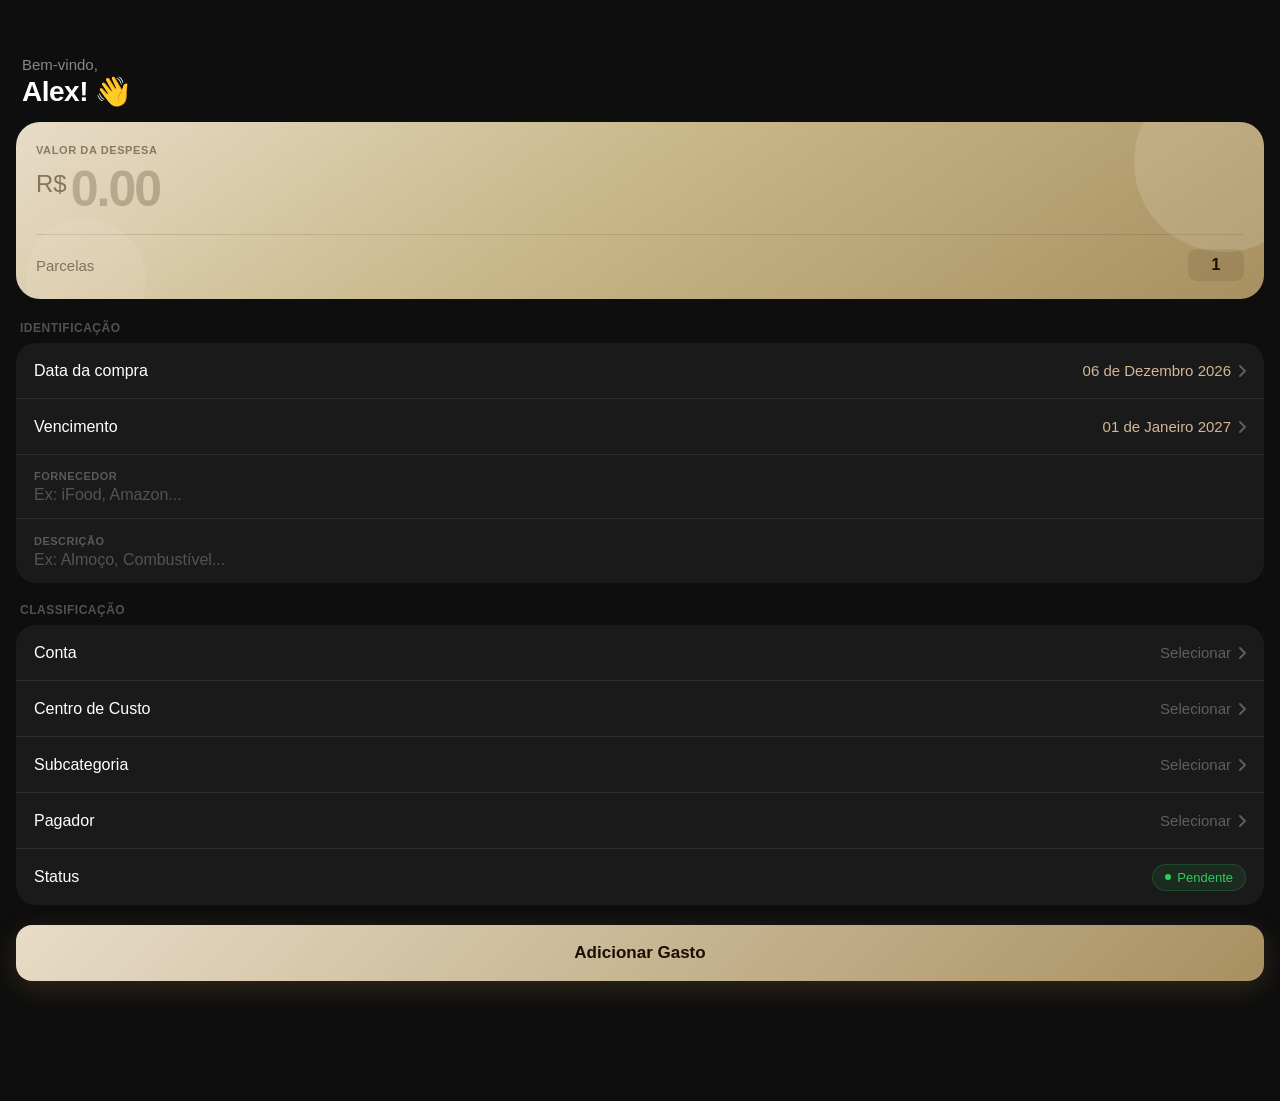
==== index.html @ 5fe62001 "Rename index to index.html" ====
<!DOCTYPE html>
<html lang="pt-BR">
<head>
<meta charset="UTF-8">
<meta name="viewport" content="width=device-width, initial-scale=1.0, viewport-fit=cover">
<title>Despesas</title>
<style>
*,*::before,*::after{box-sizing:border-box;margin:0;padding:0;-webkit-tap-highlight-color:transparent;}
html{-webkit-font-smoothing:antialiased;}
body{
  background:#0e0e0e;
  color:#fff;
  font-family:-apple-system,BlinkMacSystemFont,'Helvetica Neue',sans-serif;
  padding-bottom:120px;
  padding-bottom:calc(120px + env(safe-area-inset-bottom));
}

/* HEADER */
.hdr{padding:56px 22px 14px;display:flex;align-items:flex-start;justify-content:space-between;}
.hdr-hi{font-size:15px;color:rgba(255,255,255,0.5);margin-bottom:2px;}
.hdr-nm{font-size:28px;font-weight:700;letter-spacing:-0.5px;}

/* HERO */
.hero{margin:0 16px 22px;border-radius:24px;background:linear-gradient(145deg,#e8dcc8 0%,#c9b88a 45%,#a89060 100%);padding:22px 20px 18px;position:relative;overflow:hidden;}
.hero::before{content:'';position:absolute;top:-50px;right:-50px;width:180px;height:180px;border-radius:50%;background:rgba(255,255,255,0.13);pointer-events:none;}
.hero::after{content:'';position:absolute;bottom:-40px;left:10px;width:120px;height:120px;border-radius:50%;background:rgba(255,255,255,0.07);pointer-events:none;}
.hero-lbl{font-size:11px;font-weight:600;color:rgba(50,30,5,0.5);text-transform:uppercase;letter-spacing:0.6px;margin-bottom:4px;}
.hero-row{display:flex;align-items:baseline;gap:4px;margin-bottom:16px;position:relative;z-index:1;}
.hero-sym{font-size:24px;font-weight:300;color:rgba(40,20,0,0.5);align-self:flex-start;margin-top:10px;}
#fValor{flex:1;font-size:50px;font-weight:600;letter-spacing:-2px;color:#1a0f00;background:none;border:none;outline:none;font-family:inherit;min-width:0;width:100%;}
#fValor::placeholder{color:rgba(40,20,0,0.22);}
.hero-sep{height:1px;background:rgba(40,20,0,0.12);margin-bottom:14px;}
.hero-bot{display:flex;align-items:center;}
.hero-bot-lbl{font-size:15px;font-weight:500;color:rgba(40,20,0,0.55);flex:1;}
#fParcela{width:56px;background:rgba(40,20,0,0.1);border:none;border-radius:9px;padding:7px 0;font-family:inherit;font-size:16px;font-weight:700;color:#1a0f00;text-align:center;outline:none;}

/* SECTION LABEL */
.slbl{font-size:12px;font-weight:600;color:rgba(255,255,255,0.28);text-transform:uppercase;letter-spacing:0.5px;padding:0 20px;margin:0 0 8px;}

/* GROUP CARD */
.grp{background:#1a1a1a;border-radius:20px;margin:0 16px 20px;overflow:hidden;display:flex;flex-direction:column;position:relative;z-index:10;}

/* TEXT ROW */
.tr{display:flex;flex-direction:column;padding:11px 18px 10px;border-bottom:1px solid rgba(255,255,255,0.08);min-height:64px;justify-content:center;position:relative;}
.tr:last-child{border-bottom:none;}
.tr-l{font-size:11px;font-weight:600;color:rgba(255,255,255,0.28);text-transform:uppercase;letter-spacing:0.5px;margin-bottom:4px;}
.tr-input{font-size:16px;color:#fff;background:transparent;border:none;outline:none;font-family:inherit;padding:0;width:100%;}
.tr-input::placeholder{color:rgba(255,255,255,0.25);}

/* TAPPABLE ROW (Garantindo que fique acima de camadas fantasmas) */
.tap-row{
  display:flex;align-items:center;padding:0 18px;min-height:56px;
  border:none;background:transparent;width:100%;text-align:left;
  border-bottom:1px solid rgba(255,255,255,0.08);
  cursor:pointer;
  font-family:inherit;
  position:relative;
  z-index:20;
  -webkit-appearance: none;
}
.tap-row:last-child{border-bottom:none;}
.tap-row:active{background:rgba(255,255,255,0.06)!important;}
.tap-lbl{font-size:16px;color:#fff;flex:1;pointer-events:none;}
.tap-val{font-size:15px;color:rgba(255,255,255,0.3);margin-right:8px;max-width:150px;overflow:hidden;text-overflow:ellipsis;white-space:nowrap;pointer-events:none;}
.tap-val.set{color:#d4b896;}
.tap-chev{flex-shrink:0;opacity:0.3;pointer-events:none;color:#fff;}

/* STATUS */
.chip-row{display:flex;align-items:center;padding:0 18px;min-height:56px;}
.chip{display:inline-flex;align-items:center;gap:6px;background:rgba(52,199,89,0.1);border:1px solid rgba(52,199,89,0.2);color:#2ecc5f;font-size:13px;font-weight:500;padding:5px 12px;border-radius:100px;}
.chip-d{width:6px;height:6px;border-radius:50%;background:#34c759;}

/* BUTTON */
.submit-wrap{padding:0 16px;position:relative;z-index:10;}
.submit-btn{width:100%;padding:18px;background:linear-gradient(135deg,#e8dcc8 0%,#a89060 100%);color:#1a0f00;border:none;border-radius:16px;font-family:inherit;font-size:17px;font-weight:700;cursor:pointer;display:flex;align-items:center;justify-content:center;gap:10px;box-shadow:0 8px 28px rgba(180,140,70,0.2);-webkit-appearance: none;}
.submit-btn:active{opacity:0.82;}
.submit-btn:disabled{opacity:0.3;}

/* PICKER MODAL */
.picker-overlay{
  display:none;
  position:fixed;inset:0;z-index:9999;
  background:rgba(0,0,0,0.6);
  -webkit-backdrop-filter:blur(8px);
  backdrop-filter:blur(8px);
  align-items:flex-end;
  justify-content:center;
}
.picker-overlay.open{display:flex;}
.picker-sheet{
  width:100%;
  background:#1c1c1e;
  border-radius:16px 16px 0 0;
  padding-bottom:env(safe-area-inset-bottom);
  overflow:hidden;
}
.picker-nav{
  display:flex;align-items:center;justify-content:space-between;
  padding:14px 18px;
  border-bottom:1px solid rgba(255,255,255,0.08);
}
.picker-title{font-size:17px;font-weight:600;}
.picker-cancel{font-size:17px;color:#d4b896;background:none;border:none;cursor:pointer;padding:4px 0;font-family:inherit;}
.picker-done{font-size:17px;font-weight:700;color:#d4b896;background:none;border:none;cursor:pointer;padding:4px 0;font-family:inherit;}
.picker-body{padding:12px 16px 8px;}

/* Date picker grid */
.date-grid{display:grid;grid-template-columns:1fr 2fr 1fr;gap:8px;margin-bottom:12px;}
.date-grid select{
  width:100%;
  background:rgba(255,255,255,0.07);
  border:1px solid rgba(255,255,255,0.12);
  border-radius:12px;
  color:#fff;
  font-family:inherit;
  font-size:15px;
  font-weight:500;
  padding:12px 6px;
  text-align:center;
  outline:none;
  cursor:pointer;
  -webkit-appearance:menulist-button;
}

/* Option list picker */
.option-list{display:flex;flex-direction:column;gap:4px;max-height:320px;overflow-y:auto;}
.opt-item{
  width:100%;text-align:left;font-family:inherit;border:none;
  padding:14px 16px;
  font-size:16px;
  color:#fff;
  background:rgba(255,255,255,0.05);
  border-radius:10px;
  cursor:pointer;
  display:flex;align-items:center;justify-content:space-between;
  -webkit-appearance: none;
}
.opt-item:active{background:rgba(212,184,150,0.25)!important;}
.opt-item.selected{color:#d4b896;background:rgba(212,184,150,0.1);}
.opt-check{font-size:16px;color:#d4b896;}

/* TOAST */
.toast{
  position:fixed;
  bottom:calc(32px + env(safe-area-inset-bottom));
  left:50%;
  transform:translateX(-50%) translateY(14px);
  opacity:0;
  background:rgba(26,26,26,0.96);
  -webkit-backdrop-filter:blur(20px);
  backdrop-filter:blur(20px);
  border:1px solid rgba(255,255,255,0.08);
  color:#fff;border-radius:100px;
  padding:12px 20px 12px 13px;
  font-size:15px;font-weight:500;
  display:flex;align-items:center;gap:8px;
  z-index:99999;pointer-events:none;
  white-space:nowrap;max-width:calc(100vw - 32px);
  transition:opacity 0.3s,transform 0.3s;
}
.toast.show{opacity:1;transform:translateX(-50%) translateY(0);}
.t-ic{width:20px;height:20px;border-radius:50%;display:flex;align-items:center;justify-content:center;font-size:11px;font-weight:800;flex-shrink:0;}
.toast.ok .t-ic{background:#34c759;color:#fff;}
.toast.err .t-ic{background:#ff453a;color:#fff;}

@keyframes sp{to{transform:rotate(360deg);}}
.spin{width:18px;height:18px;border:2.5px solid rgba(26,16,0,0.2);border-top-color:#1a0f00;border-radius:50%;animation:sp 0.7s linear infinite;}
input[type=number]::-webkit-inner-spin-button,input[type=number]::-webkit-outer-spin-button{-webkit-appearance:none;}
</style>
</head>
<body>

<div class="hdr">
  <div>
    <div class="hdr-hi">Bem-vindo,</div>
    <div class="hdr-nm">Alex! 👋</div>
  </div>
</div>

<div class="hero">
  <div class="hero-lbl">Valor da despesa</div>
  <div class="hero-row">
    <span class="hero-sym">R$</span>
    <input type="text" id="fValor" inputmode="decimal" placeholder="0.00" pattern="[0-9]*" autocomplete="off">
  </div>
  <div class="hero-sep"></div>
  <div class="hero-bot">
    <span class="hero-bot-lbl">Parcelas</span>
    <input type="number" id="fParcela" inputmode="numeric" min="1" step="1" value="1" autocomplete="off">
  </div>
</div>

<div class="slbl">Identificação</div>
<div class="grp">
  <button type="button" class="tap-row" id="btn-compra">
    <span class="tap-lbl">Data da compra</span>
    <span class="tap-val set" id="dCompraVal">--</span>
    <svg class="tap-chev" width="7" height="12" viewBox="0 0 7 12" fill="none"><path d="M1 1l5 5-5 5" stroke="currentColor" stroke-width="1.8" stroke-linecap="round" stroke-linejoin="round"/></svg>
  </button>
  
  <button type="button" class="tap-row" id="btn-venc">
    <span class="tap-lbl">Vencimento</span>
    <span class="tap-val set" id="dVencVal">--</span>
    <svg class="tap-chev" width="7" height="12" viewBox="0 0 7 12" fill="none"><path d="M1 1l5 5-5 5" stroke="currentColor" stroke-width="1.8" stroke-linecap="round" stroke-linejoin="round"/></svg>
  </button>
  
  <div class="tr">
    <div class="tr-l">Fornecedor</div>
    <input class="tr-input" type="text" id="fFornecedor" placeholder="Ex: iFood, Amazon..." autocomplete="off">
  </div>
  <div class="tr">
    <div class="tr-l">Descrição</div>
    <input class="tr-input" type="text" id="fDescricao" placeholder="Ex: Almoço, Combustível..." autocomplete="off">
  </div>
</div>

<div class="slbl">Classificação</div>
<div class="grp">
  <button type="button" class="tap-row" id="btn-conta">
    <span class="tap-lbl">Conta</span>
    <span class="tap-val" id="vConta">Selecionar</span>
    <svg class="tap-chev" width="7" height="12" viewBox="0 0 7 12" fill="none"><path d="M1 1l5 5-5 5" stroke="currentColor" stroke-width="1.8" stroke-linecap="round" stroke-linejoin="round"/></svg>
  </button>
  
  <button type="button" class="tap-row" id="btn-centro">
    <span class="tap-lbl">Centro de Custo</span>
    <span class="tap-val" id="vCentro">Selecionar</span>
    <svg class="tap-chev" width="7" height="12" viewBox="0 0 7 12" fill="none"><path d="M1 1l5 5-5 5" stroke="currentColor" stroke-width="1.8" stroke-linecap="round" stroke-linejoin="round"/></svg>
  </button>
  
  <button type="button" class="tap-row" id="btn-sub">
    <span class="tap-lbl">Subcategoria</span>
    <span class="tap-val" id="vSub">Selecionar</span>
    <svg class="tap-chev" width="7" height="12" viewBox="0 0 7 12" fill="none"><path d="M1 1l5 5-5 5" stroke="currentColor" stroke-width="1.8" stroke-linecap="round" stroke-linejoin="round"/></svg>
  </button>
  
  <button type="button" class="tap-row" id="btn-pagador">
    <span class="tap-lbl">Pagador</span>
    <span class="tap-val" id="vPagador">Selecionar</span>
    <svg class="tap-chev" width="7" height="12" viewBox="0 0 7 12" fill="none"><path d="M1 1l5 5-5 5" stroke="currentColor" stroke-width="1.8" stroke-linecap="round" stroke-linejoin="round"/></svg>
  </button>
  
  <div class="chip-row">
    <span class="tap-lbl">Status</span>
    <span class="chip"><span class="chip-d"></span>Pendente</span>
  </div>
</div>

<div class="submit-wrap">
  <button class="submit-btn" id="fBtn">
    <span id="fBtnTxt">Adicionar Gasto</span>
  </button>
</div>

<div class="picker-overlay" id="dateModal">
  <div class="picker-sheet">
    <div class="picker-nav">
      <button type="button" class="picker-cancel" id="dateCancel">Cancelar</button>
      <span class="picker-title" id="dateModalTitle">Data</span>
      <button type="button" class="picker-done" id="dateDone">OK</button>
    </div>
    <div class="picker-body">
      <div class="date-grid">
        <select id="pDia"></select>
        <select id="pMes">
          <option value="01">Janeiro</option><option value="02">Fevereiro</option>
          <option value="03">Março</option><option value="04">Abril</option>
          <option value="05">Maio</option><option value="06">Junho</option>
          <option value="07">Julho</option><option value="08">Agosto</option>
          <option value="09">Setembro</option><option value="10">Outubro</option>
          <option value="11">Novembro</option><option value="12">Dezembro</option>
        </select>
        <select id="pAno">
          <option value="2024">2024</option><option value="2025">2025</option>
          <option value="2026">2026</option><option value="2027">2027</option>
        </select>
      </div>
    </div>
  </div>
</div>

<div class="picker-overlay" id="optModal">
  <div class="picker-sheet">
    <div class="picker-nav">
      <button type="button" class="picker-cancel" id="optCancel">Cancelar</button>
      <span class="picker-title" id="optModalTitle">Selecionar</span>
      <span></span>
    </div>
    <div class="picker-body">
      <div class="option-list" id="optList"></div>
    </div>
  </div>
</div>

<div class="toast" id="toast">
  <div class="t-ic" id="t-ic"></div>
  <span id="t-msg"></span>
</div>

<script>
var SCRIPT_URL = 'https://script.google.com/macros/s/AKfycbz4c5YCSefCSm5kMs0IIdhxGun5HklqnwWr_srK3oly06xu6pNualGULAHfZqJvcQqR/exec';
var MESES = ['Janeiro','Fevereiro','Março','Abril','Maio','Junho','Julho','Agosto','Setembro','Outubro','Novembro','Dezembro'];

var state = {
  compra:  { dia:'', mes:'', ano:'', iso:'' },
  venc:    { dia:'', mes:'', ano:'', iso:'' },
  conta:   '',
  centro:  '',
  sub:     '',
  pagador: ''
};

var OPTIONS = {
  conta:   ['C6 Crédito - 3940','C6 Crédito - 6089','C6 Crédito - 5252 VT'],
  centro:  ['Família','Sabrina','Peugeot 208'],
  sub:     ['Fast Food','Padaria','Mercado','Restaurante','Combustível','Festa','Estacionamento','Cuidado Pessoal'],
  pagador: ['Alex','Sabrina','Ambos']
};

var currentDateTipo = '';
var currentOptField = '';

// Protegendo a geração dos dias contra travas
try {
  var s = document.getElementById('pDia');
  for(var i=1; i<=31; i++){
    var v = i<10 ? '0'+i : ''+i;
    var o = document.createElement('option');
    o.value = v; o.textContent = v; s.appendChild(o);
  }
} catch(e) { console.log(e); }

function setDate(tipo, dia, mes, ano){
  try {
    state[tipo].dia = dia;
    state[tipo].mes = mes;
    state[tipo].ano = ano;
    state[tipo].iso = ano+'-'+mes+'-'+dia;
    var label = dia+' de '+MESES[parseInt(mes,10)-1]+' '+ano;
    var el = document.getElementById(tipo==='compra'?'dCompraVal':'dVencVal');
    if(el) {
      el.textContent = label;
      el.classList.add('set');
    }
  } catch(e) { console.log(e); }
}

function initDates(){
  try {
    var d = new Date();
    var dia = d.getDate()<10?'0'+d.getDate():''+d.getDate();
    var mes = (d.getMonth()+1)<10?'0'+(d.getMonth()+1):''+(d.getMonth()+1);
    var ano = ''+d.getFullYear();
    setDate('compra', dia, mes, ano);

    var nm = d.getMonth()===11?0:d.getMonth()+1;
    var na = d.getMonth()===11?d.getFullYear()+1:d.getFullYear();
    var nmStr = (nm+1)<10?'0'+(nm+1):''+(nm+1);
    setDate('venc','01',nmStr,''+na);
  } catch(e) { console.log(e); }
}

function openDate(tipo){
  currentDateTipo = tipo;
  document.getElementById('dateModalTitle').textContent = tipo==='compra'?'Data da compra':'Vencimento';
  document.getElementById('pDia').value = state[tipo].dia || '01';
  document.getElementById('pMes').value = state[tipo].mes || '01';
  document.getElementById('pAno').value = state[tipo].ano || '2026';
  document.getElementById('dateModal').classList.add('open');
}

function confirmDate(){
  var dia = document.getElementById('pDia').value;
  var mes = document.getElementById('pMes').value;
  var ano = document.getElementById('pAno').value;
  setDate(currentDateTipo, dia, mes, ano);
  closeModal();
}

function openPicker(field){
  currentOptField = field;
  var titles = {conta:'Conta',centro:'Centro de Custo',sub:'Subcategoria',pagador:'Pagador'};
  document.getElementById('optModalTitle').textContent = titles[field];
  var list = document.getElementById('optList');
  list.innerHTML = '';
  var opts = OPTIONS[field];
  var cur  = state[field];
  
  for(var i=0; i<opts.length; i++){
    (function(opt){
      var btnOpt = document.createElement('button');
      btnOpt.type = 'button';
      btnOpt.className = 'opt-item' + (cur===opt?' selected':'');
      btnOpt.innerHTML = '<span>'+opt+'</span>'+(cur===opt?'<span class="opt-check">✓</span>':'');
      
      // Escuta direta de clique e toque para blindar no iOS
      var salvarSelecao = function(e) {
        state[field] = opt;
        var lblId = {conta:'vConta',centro:'vCentro',sub:'vSub',pagador:'vPagador'}[field];
        var el = document.getElementById(lblId);
        if(el){
          el.textContent = opt;
          el.classList.add('set');
        }
        closeModal();
      };
      
      btnOpt.onclick = salvarSelecao;
      list.appendChild(btnOpt);
    })(opts[i]);
  }
  document.getElementById('optModal').classList.add('open');
}

function closeModal(){
  document.getElementById('dateModal').classList.remove('open');
  document.getElementById('optModal').classList.remove('open');
}

// Vinculando eventos — apenas 'click' funciona corretamente no iOS Safari
document.addEventListener("DOMContentLoaded", function() {
  initDates();

  var bind = function(id, acao) {
    var el = document.getElementById(id);
    if(el) el.addEventListener('click', acao);
  };

  bind('btn-compra', function() { openDate('compra'); });
  bind('btn-venc',   function() { openDate('venc'); });
  bind('btn-conta',  function() { openPicker('conta'); });
  bind('btn-centro', function() { openPicker('centro'); });
  bind('btn-sub',    function() { openPicker('sub'); });
  bind('btn-pagador',function() { openPicker('pagador'); });

  bind('dateCancel', closeModal);
  bind('optCancel',  closeModal);
  bind('dateDone',   confirmDate);
  bind('fBtn',       enviar);

  document.getElementById('dateModal').addEventListener('click', function(e){ if(e.target===this) closeModal(); });
  document.getElementById('optModal').addEventListener('click',  function(e){ if(e.target===this) closeModal(); });
});

function enviar(){
  var valorRaw = document.getElementById('fValor').value.replace(',', '.');
  var erros = [
    {val: state.compra.iso, nome:'Data da compra'},
    {val: state.venc.iso, nome:'Vencimento'},
    {val: document.getElementById('fFornecedor').value, nome:'Fornecedor'},
    {val: document.getElementById('fDescricao').value, nome:'Descrição'},
    {val: document.getElementById('fParcela').value, nome:'Parcelas'},
    {val: valorRaw, nome:'Valor'},
    {val: state.conta, nome:'Conta'},
    {val: state.centro, nome:'Centro de Custo'},
    {val: state.sub, nome:'Subcategoria'},
    {val: state.pagador, nome:'Pagador'}
  ];
  for(var i=0; i<erros.length; i++){
    if(!erros[i].val){ showToast('Preencha: '+erros[i].nome,'err'); return; }
  }

  var btn = document.getElementById('fBtn');
  var txt = document.getElementById('fBtnTxt');
  btn.disabled = true;
  txt.innerHTML = '<div class="spin"></div>';

  var dados = {
    dataCompra:   state.compra.iso,
    fornecedor:   document.getElementById('fFornecedor').value,
    descricao:    document.getElementById('fDescricao').value,
    parcela:      parseInt(document.getElementById('fParcela').value, 10),
    valor:        parseFloat(valorRaw),
    conta:        state.conta,
    centroCusto:  state.centro,
    subcategoria: state.sub,
    pagador:      state.pagador,
    vencimento:   state.venc.iso,
    status:       'Pendente'
  };

  var formBody = [];
  for (var property in dados) {
    formBody.push(encodeURIComponent(property) + "=" + encodeURIComponent(dados[property]));
  }
  formBody = formBody.join("&");

  fetch(SCRIPT_URL, {
    method: 'POST',
    headers: { 'Content-Type': 'application/x-www-form-urlencoded;charset=UTF-8' },
    body: formBody
  })
  .then(function() { showToast('Gasto adicionado! ✓', 'ok'); resetForm(); })
  .catch(function() { showToast('Gasto adicionado! ✓', 'ok'); resetForm(); })
  .finally(function() { btn.disabled = false; txt.textContent = 'Adicionar Gasto'; });
}

function resetForm(){
  initDates();
  document.getElementById('fFornecedor').value='';
  document.getElementById('fDescricao').value='';
  document.getElementById('fParcela').value='1';
  document.getElementById('fValor').value='';
  var fields=['conta','centro','sub','pagador'];
  var lbls  =['vConta','vCentro','vSub','vPagador'];
  for(var i=0; i<fields.length; i++){
    state[fields[i]]='';
    var el=document.getElementById(lbls[i]);
    if(el){
      el.textContent='Selecionar';
      el.classList.remove('set');
    }
  }
  window.scrollTo(0,0);
}

function showToast(msg,type){
  var t=document.getElementById('toast');
  document.getElementById('t-ic').textContent=type==='ok'?'✓':'✕';
  document.getElementById('t-msg').textContent=msg;
  t.className='toast '+type+' show';
  clearTimeout(t._t);
  t._t=setTimeout(function(){t.classList.remove('show');},3200);
}
</script>
</body>
</html>
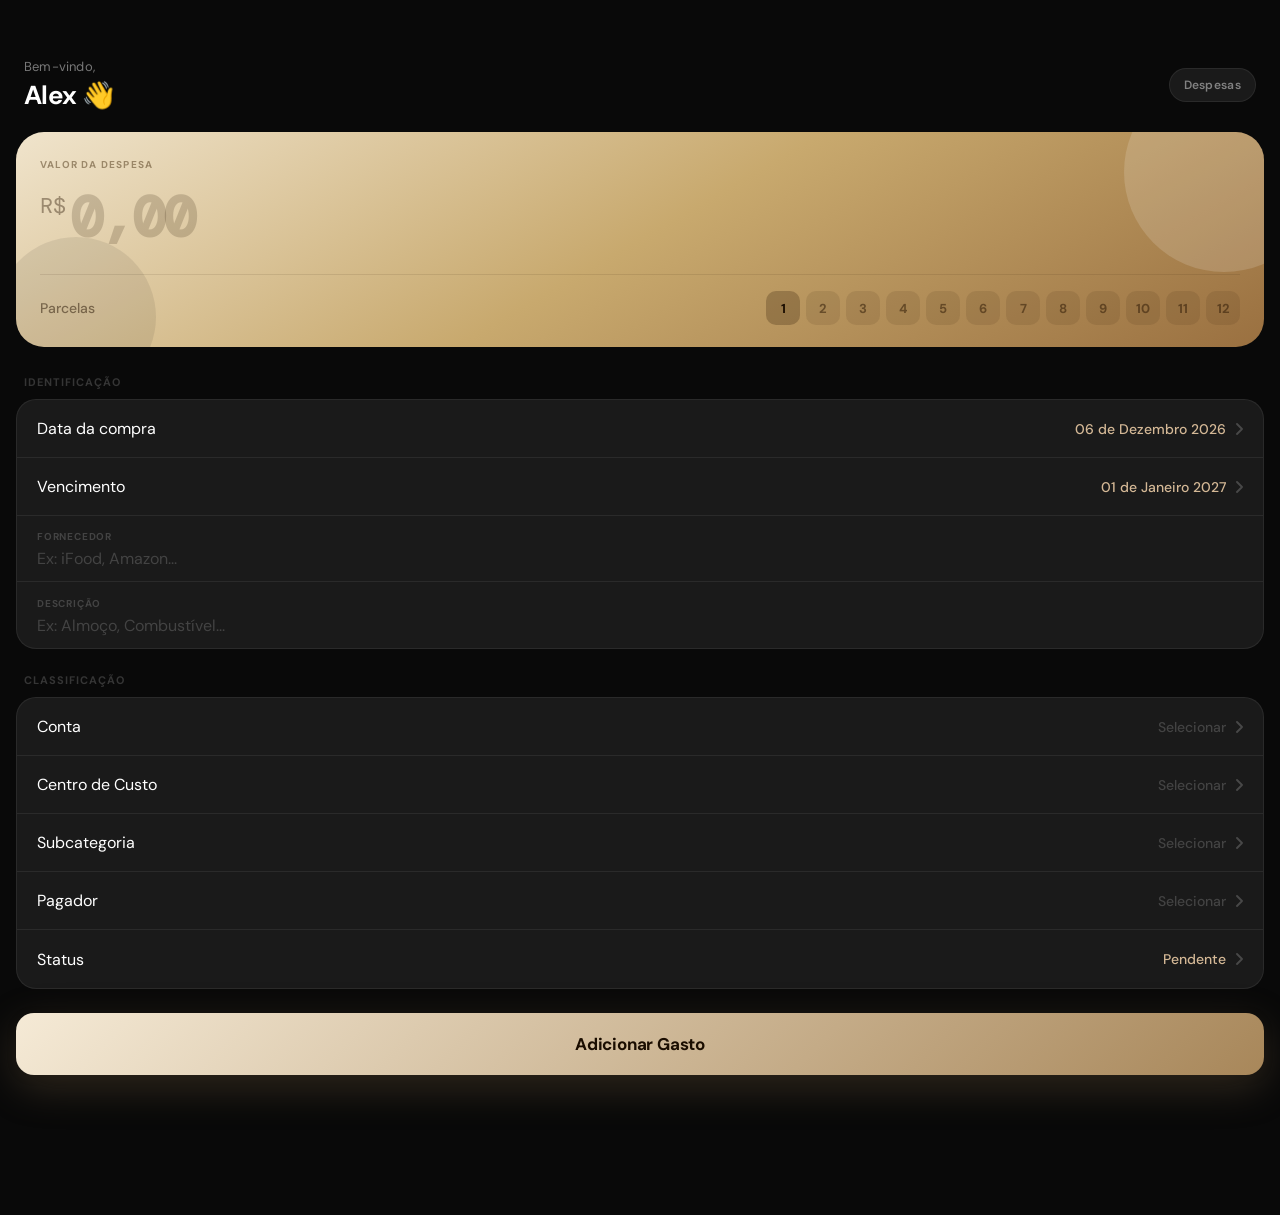
==== commit 5c4b30cf: "Update index.html" ====
--- a/index.html
+++ b/index.html
@@ -4,189 +4,414 @@
 <meta charset="UTF-8">
 <meta name="viewport" content="width=device-width, initial-scale=1.0, viewport-fit=cover">
 <title>Despesas</title>
+<link rel="preconnect" href="https://fonts.googleapis.com">
+<link href="https://fonts.googleapis.com/css2?family=DM+Sans:ital,wght@0,300;0,400;0,500;0,600;0,700;1,300&family=DM+Mono:wght@400;500&display=swap" rel="stylesheet">
 <style>
-*,*::before,*::after{box-sizing:border-box;margin:0;padding:0;-webkit-tap-highlight-color:transparent;}
-html{-webkit-font-smoothing:antialiased;}
-body{
-  background:#0e0e0e;
-  color:#fff;
-  font-family:-apple-system,BlinkMacSystemFont,'Helvetica Neue',sans-serif;
-  padding-bottom:120px;
-  padding-bottom:calc(120px + env(safe-area-inset-bottom));
-}
-
-/* HEADER */
-.hdr{padding:56px 22px 14px;display:flex;align-items:flex-start;justify-content:space-between;}
-.hdr-hi{font-size:15px;color:rgba(255,255,255,0.5);margin-bottom:2px;}
-.hdr-nm{font-size:28px;font-weight:700;letter-spacing:-0.5px;}
-
-/* HERO */
-.hero{margin:0 16px 22px;border-radius:24px;background:linear-gradient(145deg,#e8dcc8 0%,#c9b88a 45%,#a89060 100%);padding:22px 20px 18px;position:relative;overflow:hidden;}
-.hero::before{content:'';position:absolute;top:-50px;right:-50px;width:180px;height:180px;border-radius:50%;background:rgba(255,255,255,0.13);pointer-events:none;}
-.hero::after{content:'';position:absolute;bottom:-40px;left:10px;width:120px;height:120px;border-radius:50%;background:rgba(255,255,255,0.07);pointer-events:none;}
-.hero-lbl{font-size:11px;font-weight:600;color:rgba(50,30,5,0.5);text-transform:uppercase;letter-spacing:0.6px;margin-bottom:4px;}
-.hero-row{display:flex;align-items:baseline;gap:4px;margin-bottom:16px;position:relative;z-index:1;}
-.hero-sym{font-size:24px;font-weight:300;color:rgba(40,20,0,0.5);align-self:flex-start;margin-top:10px;}
-#fValor{flex:1;font-size:50px;font-weight:600;letter-spacing:-2px;color:#1a0f00;background:none;border:none;outline:none;font-family:inherit;min-width:0;width:100%;}
-#fValor::placeholder{color:rgba(40,20,0,0.22);}
-.hero-sep{height:1px;background:rgba(40,20,0,0.12);margin-bottom:14px;}
-.hero-bot{display:flex;align-items:center;}
-.hero-bot-lbl{font-size:15px;font-weight:500;color:rgba(40,20,0,0.55);flex:1;}
-#fParcela{width:56px;background:rgba(40,20,0,0.1);border:none;border-radius:9px;padding:7px 0;font-family:inherit;font-size:16px;font-weight:700;color:#1a0f00;text-align:center;outline:none;}
-
-/* SECTION LABEL */
-.slbl{font-size:12px;font-weight:600;color:rgba(255,255,255,0.28);text-transform:uppercase;letter-spacing:0.5px;padding:0 20px;margin:0 0 8px;}
-
-/* GROUP CARD */
-.grp{background:#1a1a1a;border-radius:20px;margin:0 16px 20px;overflow:hidden;display:flex;flex-direction:column;position:relative;z-index:10;}
-
-/* TEXT ROW */
-.tr{display:flex;flex-direction:column;padding:11px 18px 10px;border-bottom:1px solid rgba(255,255,255,0.08);min-height:64px;justify-content:center;position:relative;}
-.tr:last-child{border-bottom:none;}
-.tr-l{font-size:11px;font-weight:600;color:rgba(255,255,255,0.28);text-transform:uppercase;letter-spacing:0.5px;margin-bottom:4px;}
-.tr-input{font-size:16px;color:#fff;background:transparent;border:none;outline:none;font-family:inherit;padding:0;width:100%;}
-.tr-input::placeholder{color:rgba(255,255,255,0.25);}
-
-/* TAPPABLE ROW (Garantindo que fique acima de camadas fantasmas) */
-.tap-row{
-  display:flex;align-items:center;padding:0 18px;min-height:56px;
-  border:none;background:transparent;width:100%;text-align:left;
-  border-bottom:1px solid rgba(255,255,255,0.08);
-  cursor:pointer;
-  font-family:inherit;
-  position:relative;
-  z-index:20;
+:root {
+  --gold-1: #f5ead6;
+  --gold-2: #d4b896;
+  --gold-3: #a8875a;
+  --gold-4: #7a5c30;
+  --bg:     #090909;
+  --bg-2:   #111111;
+  --bg-3:   #1a1a1a;
+  --bg-4:   #222222;
+  --line:   rgba(255,255,255,0.07);
+  --txt:    #ffffff;
+  --txt-2:  rgba(255,255,255,0.45);
+  --txt-3:  rgba(255,255,255,0.18);
+  --radius: 20px;
+}
+
+*,*::before,*::after { box-sizing:border-box; margin:0; padding:0; -webkit-tap-highlight-color:transparent; }
+html { -webkit-font-smoothing:antialiased; }
+
+body {
+  background: var(--bg);
+  color: var(--txt);
+  font-family: 'DM Sans', -apple-system, sans-serif;
+  padding-bottom: calc(140px + env(safe-area-inset-bottom));
+  min-height: 100vh;
+}
+
+/* ── HEADER ── */
+.hdr {
+  padding: 58px 24px 20px;
+  display: flex;
+  align-items: center;
+  justify-content: space-between;
+}
+.hdr-left {}
+.hdr-sub { font-size: 13px; color: var(--txt-2); letter-spacing: 0.2px; margin-bottom: 3px; }
+.hdr-name { font-size: 26px; font-weight: 700; letter-spacing: -0.6px; }
+.hdr-badge {
+  background: var(--bg-3);
+  border: 1px solid var(--line);
+  border-radius: 50px;
+  padding: 8px 14px;
+  font-size: 12px;
+  font-weight: 600;
+  color: var(--txt-2);
+  letter-spacing: 0.3px;
+}
+
+/* ── HERO CARD ── */
+.hero {
+  margin: 0 16px 28px;
+  border-radius: 28px;
+  background: linear-gradient(150deg, #f0e4cc 0%, #c8a96e 50%, #9a7040 100%);
+  padding: 26px 24px 22px;
+  position: relative;
+  overflow: hidden;
+}
+.hero::before {
+  content: '';
+  position: absolute;
+  top: -60px; right: -60px;
+  width: 200px; height: 200px;
+  border-radius: 50%;
+  background: rgba(255,255,255,0.15);
+  pointer-events: none;
+}
+.hero::after {
+  content: '';
+  position: absolute;
+  bottom: -50px; left: -20px;
+  width: 160px; height: 160px;
+  border-radius: 50%;
+  background: rgba(0,0,0,0.08);
+  pointer-events: none;
+}
+.hero-label {
+  font-size: 10px;
+  font-weight: 700;
+  color: rgba(60,35,5,0.45);
+  text-transform: uppercase;
+  letter-spacing: 1.2px;
+  margin-bottom: 6px;
+}
+.hero-amount-row {
+  display: flex;
+  align-items: flex-start;
+  gap: 4px;
+  position: relative;
+  z-index: 1;
+  margin-bottom: 20px;
+}
+.hero-currency {
+  font-size: 22px;
+  font-weight: 400;
+  color: rgba(40,20,0,0.4);
+  margin-top: 14px;
+  font-family: 'DM Mono', monospace;
+}
+#fValor {
+  flex: 1;
+  font-size: 56px;
+  font-weight: 600;
+  letter-spacing: -3px;
+  color: #1a0d00;
+  background: none;
+  border: none;
+  outline: none;
+  font-family: 'DM Mono', monospace;
+  min-width: 0;
+  width: 100%;
+  line-height: 1;
+  padding-top: 4px;
+}
+#fValor::placeholder { color: rgba(40,20,0,0.18); }
+
+.hero-divider { height: 1px; background: rgba(40,20,0,0.1); margin-bottom: 16px; }
+
+.hero-bottom { display: flex; align-items: center; gap: 12px; }
+.hero-bottom-label { font-size: 14px; font-weight: 500; color: rgba(40,20,0,0.5); flex: 1; }
+
+/* Parcelas como botões visuais */
+.parcelas-row {
+  display: flex;
+  gap: 6px;
+  flex-wrap: wrap;
+  justify-content: flex-end;
+}
+.parc-btn {
+  width: 34px;
+  height: 34px;
+  border-radius: 10px;
+  border: none;
+  background: rgba(40,20,0,0.1);
+  color: rgba(40,20,0,0.5);
+  font-family: 'DM Sans', sans-serif;
+  font-size: 13px;
+  font-weight: 700;
+  cursor: pointer;
+  display: flex;
+  align-items: center;
+  justify-content: center;
   -webkit-appearance: none;
-}
-.tap-row:last-child{border-bottom:none;}
-.tap-row:active{background:rgba(255,255,255,0.06)!important;}
-.tap-lbl{font-size:16px;color:#fff;flex:1;pointer-events:none;}
-.tap-val{font-size:15px;color:rgba(255,255,255,0.3);margin-right:8px;max-width:150px;overflow:hidden;text-overflow:ellipsis;white-space:nowrap;pointer-events:none;}
-.tap-val.set{color:#d4b896;}
-.tap-chev{flex-shrink:0;opacity:0.3;pointer-events:none;color:#fff;}
-
-/* STATUS */
-.chip-row{display:flex;align-items:center;padding:0 18px;min-height:56px;}
-.chip{display:inline-flex;align-items:center;gap:6px;background:rgba(52,199,89,0.1);border:1px solid rgba(52,199,89,0.2);color:#2ecc5f;font-size:13px;font-weight:500;padding:5px 12px;border-radius:100px;}
-.chip-d{width:6px;height:6px;border-radius:50%;background:#34c759;}
-
-/* BUTTON */
-.submit-wrap{padding:0 16px;position:relative;z-index:10;}
-.submit-btn{width:100%;padding:18px;background:linear-gradient(135deg,#e8dcc8 0%,#a89060 100%);color:#1a0f00;border:none;border-radius:16px;font-family:inherit;font-size:17px;font-weight:700;cursor:pointer;display:flex;align-items:center;justify-content:center;gap:10px;box-shadow:0 8px 28px rgba(180,140,70,0.2);-webkit-appearance: none;}
-.submit-btn:active{opacity:0.82;}
-.submit-btn:disabled{opacity:0.3;}
-
-/* PICKER MODAL */
-.picker-overlay{
-  display:none;
-  position:fixed;inset:0;z-index:9999;
-  background:rgba(0,0,0,0.6);
-  -webkit-backdrop-filter:blur(8px);
-  backdrop-filter:blur(8px);
-  align-items:flex-end;
-  justify-content:center;
-}
-.picker-overlay.open{display:flex;}
-.picker-sheet{
-  width:100%;
-  background:#1c1c1e;
-  border-radius:16px 16px 0 0;
-  padding-bottom:env(safe-area-inset-bottom);
-  overflow:hidden;
-}
-.picker-nav{
-  display:flex;align-items:center;justify-content:space-between;
-  padding:14px 18px;
-  border-bottom:1px solid rgba(255,255,255,0.08);
-}
-.picker-title{font-size:17px;font-weight:600;}
-.picker-cancel{font-size:17px;color:#d4b896;background:none;border:none;cursor:pointer;padding:4px 0;font-family:inherit;}
-.picker-done{font-size:17px;font-weight:700;color:#d4b896;background:none;border:none;cursor:pointer;padding:4px 0;font-family:inherit;}
-.picker-body{padding:12px 16px 8px;}
-
-/* Date picker grid */
-.date-grid{display:grid;grid-template-columns:1fr 2fr 1fr;gap:8px;margin-bottom:12px;}
-.date-grid select{
-  width:100%;
-  background:rgba(255,255,255,0.07);
-  border:1px solid rgba(255,255,255,0.12);
-  border-radius:12px;
-  color:#fff;
-  font-family:inherit;
-  font-size:15px;
-  font-weight:500;
-  padding:12px 6px;
-  text-align:center;
-  outline:none;
-  cursor:pointer;
-  -webkit-appearance:menulist-button;
-}
-
-/* Option list picker */
-.option-list{display:flex;flex-direction:column;gap:4px;max-height:320px;overflow-y:auto;}
-.opt-item{
-  width:100%;text-align:left;font-family:inherit;border:none;
-  padding:14px 16px;
-  font-size:16px;
-  color:#fff;
-  background:rgba(255,255,255,0.05);
-  border-radius:10px;
-  cursor:pointer;
-  display:flex;align-items:center;justify-content:space-between;
+  transition: background 0.15s, color 0.15s;
+}
+.parc-btn.active {
+  background: rgba(40,20,0,0.25);
+  color: #1a0d00;
+}
+.parc-btn:active { opacity: 0.7; }
+
+/* ── SECTION LABEL ── */
+.slbl {
+  font-size: 11px;
+  font-weight: 700;
+  color: var(--txt-3);
+  text-transform: uppercase;
+  letter-spacing: 1px;
+  padding: 0 24px;
+  margin: 0 0 10px;
+}
+
+/* ── GROUP CARD ── */
+.grp {
+  background: var(--bg-3);
+  border-radius: var(--radius);
+  margin: 0 16px 24px;
+  overflow: hidden;
+  display: flex;
+  flex-direction: column;
+  border: 1px solid var(--line);
+}
+
+/* ── TEXT ROW ── */
+.tr {
+  display: flex;
+  flex-direction: column;
+  padding: 13px 20px 11px;
+  border-bottom: 1px solid var(--line);
+  min-height: 66px;
+  justify-content: center;
+}
+.tr:last-child { border-bottom: none; }
+.tr-l {
+  font-size: 10px;
+  font-weight: 700;
+  color: var(--txt-3);
+  text-transform: uppercase;
+  letter-spacing: 0.8px;
+  margin-bottom: 5px;
+}
+.tr-input {
+  font-size: 16px;
+  color: var(--txt);
+  background: transparent;
+  border: none;
+  outline: none;
+  font-family: 'DM Sans', sans-serif;
+  padding: 0;
+  width: 100%;
+}
+.tr-input::placeholder { color: var(--txt-3); }
+
+/* ── TAPPABLE ROW ── */
+.tap-row {
+  display: flex;
+  align-items: center;
+  padding: 0 20px;
+  min-height: 58px;
+  border: none;
+  background: transparent;
+  width: 100%;
+  text-align: left;
+  border-bottom: 1px solid var(--line);
+  cursor: pointer;
+  font-family: 'DM Sans', sans-serif;
+  position: relative;
+  z-index: 20;
   -webkit-appearance: none;
-}
-.opt-item:active{background:rgba(212,184,150,0.25)!important;}
-.opt-item.selected{color:#d4b896;background:rgba(212,184,150,0.1);}
-.opt-check{font-size:16px;color:#d4b896;}
-
-/* TOAST */
-.toast{
-  position:fixed;
-  bottom:calc(32px + env(safe-area-inset-bottom));
-  left:50%;
-  transform:translateX(-50%) translateY(14px);
-  opacity:0;
-  background:rgba(26,26,26,0.96);
-  -webkit-backdrop-filter:blur(20px);
-  backdrop-filter:blur(20px);
-  border:1px solid rgba(255,255,255,0.08);
-  color:#fff;border-radius:100px;
-  padding:12px 20px 12px 13px;
-  font-size:15px;font-weight:500;
-  display:flex;align-items:center;gap:8px;
-  z-index:99999;pointer-events:none;
-  white-space:nowrap;max-width:calc(100vw - 32px);
-  transition:opacity 0.3s,transform 0.3s;
-}
-.toast.show{opacity:1;transform:translateX(-50%) translateY(0);}
-.t-ic{width:20px;height:20px;border-radius:50%;display:flex;align-items:center;justify-content:center;font-size:11px;font-weight:800;flex-shrink:0;}
-.toast.ok .t-ic{background:#34c759;color:#fff;}
-.toast.err .t-ic{background:#ff453a;color:#fff;}
-
-@keyframes sp{to{transform:rotate(360deg);}}
-.spin{width:18px;height:18px;border:2.5px solid rgba(26,16,0,0.2);border-top-color:#1a0f00;border-radius:50%;animation:sp 0.7s linear infinite;}
-input[type=number]::-webkit-inner-spin-button,input[type=number]::-webkit-outer-spin-button{-webkit-appearance:none;}
+  transition: background 0.1s;
+}
+.tap-row:last-child { border-bottom: none; }
+.tap-row:active { background: rgba(255,255,255,0.04) !important; }
+.tap-lbl { font-size: 16px; color: var(--txt); flex: 1; pointer-events: none; font-weight: 400; }
+.tap-val {
+  font-size: 14px;
+  color: var(--txt-3);
+  margin-right: 10px;
+  max-width: 160px;
+  overflow: hidden;
+  text-overflow: ellipsis;
+  white-space: nowrap;
+  pointer-events: none;
+  font-weight: 500;
+}
+.tap-val.set { color: var(--gold-2); }
+.tap-chev { flex-shrink: 0; opacity: 0.2; pointer-events: none; color: var(--txt); }
+
+/* ── SUBMIT ── */
+.submit-wrap { padding: 0 16px; position: relative; z-index: 10; }
+.submit-btn {
+  width: 100%;
+  padding: 20px;
+  background: linear-gradient(135deg, var(--gold-1) 0%, var(--gold-3) 100%);
+  color: #1a0d00;
+  border: none;
+  border-radius: 18px;
+  font-family: 'DM Sans', sans-serif;
+  font-size: 17px;
+  font-weight: 700;
+  cursor: pointer;
+  display: flex;
+  align-items: center;
+  justify-content: center;
+  gap: 10px;
+  letter-spacing: -0.2px;
+  box-shadow: 0 12px 40px rgba(168,135,90,0.25), 0 2px 8px rgba(0,0,0,0.3);
+  -webkit-appearance: none;
+  transition: opacity 0.15s, transform 0.1s;
+}
+.submit-btn:active { opacity: 0.85; transform: scale(0.99); }
+.submit-btn:disabled { opacity: 0.25; }
+
+/* ── PICKER MODAL ── */
+.picker-overlay {
+  display: none;
+  position: fixed;
+  inset: 0;
+  z-index: 9999;
+  background: rgba(0,0,0,0.65);
+  -webkit-backdrop-filter: blur(12px);
+  backdrop-filter: blur(12px);
+  align-items: flex-end;
+  justify-content: center;
+}
+.picker-overlay.open { display: flex; }
+.picker-sheet {
+  width: 100%;
+  background: #1c1c1e;
+  border-radius: 20px 20px 0 0;
+  padding-bottom: env(safe-area-inset-bottom);
+  overflow: hidden;
+  border-top: 1px solid rgba(255,255,255,0.08);
+}
+.picker-nav {
+  display: flex;
+  align-items: center;
+  justify-content: space-between;
+  padding: 16px 20px;
+  border-bottom: 1px solid var(--line);
+}
+.picker-title { font-size: 16px; font-weight: 600; letter-spacing: -0.2px; }
+.picker-cancel { font-size: 16px; color: var(--txt-2); background: none; border: none; cursor: pointer; padding: 4px 0; font-family: 'DM Sans', sans-serif; }
+.picker-done { font-size: 16px; font-weight: 700; color: var(--gold-2); background: none; border: none; cursor: pointer; padding: 4px 0; font-family: 'DM Sans', sans-serif; }
+.picker-body { padding: 14px 16px 10px; }
+
+/* Date grid */
+.date-grid { display: grid; grid-template-columns: 1fr 2fr 1fr; gap: 8px; margin-bottom: 12px; }
+.date-grid select {
+  width: 100%;
+  background: rgba(255,255,255,0.06);
+  border: 1px solid rgba(255,255,255,0.1);
+  border-radius: 14px;
+  color: #fff;
+  font-family: 'DM Sans', sans-serif;
+  font-size: 15px;
+  font-weight: 500;
+  padding: 13px 6px;
+  text-align: center;
+  outline: none;
+  cursor: pointer;
+  -webkit-appearance: menulist-button;
+}
+
+/* Search input */
+#optSearch {
+  width: 100%;
+  background: rgba(255,255,255,0.06);
+  border: 1px solid rgba(255,255,255,0.1);
+  border-radius: 14px;
+  padding: 12px 16px;
+  font-size: 16px;
+  color: #fff;
+  font-family: 'DM Sans', sans-serif;
+  outline: none;
+  margin-bottom: 10px;
+}
+#optSearch::placeholder { color: rgba(255,255,255,0.25); }
+
+/* Option list */
+.option-list { display: flex; flex-direction: column; gap: 3px; max-height: 340px; overflow-y: auto; }
+.opt-item {
+  width: 100%;
+  text-align: left;
+  font-family: 'DM Sans', sans-serif;
+  border: none;
+  padding: 14px 16px;
+  font-size: 16px;
+  color: #fff;
+  background: rgba(255,255,255,0.04);
+  border-radius: 12px;
+  cursor: pointer;
+  display: flex;
+  align-items: center;
+  justify-content: space-between;
+  -webkit-appearance: none;
+  transition: background 0.1s;
+}
+.opt-item:active { background: rgba(212,184,150,0.2) !important; }
+.opt-item.selected { color: var(--gold-2); background: rgba(212,184,150,0.08); }
+.opt-check { font-size: 14px; color: var(--gold-2); }
+
+/* ── TOAST ── */
+.toast {
+  position: fixed;
+  bottom: calc(36px + env(safe-area-inset-bottom));
+  left: 50%;
+  transform: translateX(-50%) translateY(16px);
+  opacity: 0;
+  background: rgba(20,20,20,0.97);
+  -webkit-backdrop-filter: blur(20px);
+  backdrop-filter: blur(20px);
+  border: 1px solid rgba(255,255,255,0.07);
+  color: #fff;
+  border-radius: 100px;
+  padding: 13px 22px 13px 14px;
+  font-size: 15px;
+  font-weight: 500;
+  display: flex;
+  align-items: center;
+  gap: 9px;
+  z-index: 99999;
+  pointer-events: none;
+  white-space: nowrap;
+  max-width: calc(100vw - 32px);
+  transition: opacity 0.25s, transform 0.25s;
+}
+.toast.show { opacity: 1; transform: translateX(-50%) translateY(0); }
+.t-ic { width: 22px; height: 22px; border-radius: 50%; display: flex; align-items: center; justify-content: center; font-size: 11px; font-weight: 800; flex-shrink: 0; }
+.toast.ok .t-ic { background: #30d158; color: #fff; }
+.toast.err .t-ic { background: #ff453a; color: #fff; }
+
+@keyframes sp { to { transform: rotate(360deg); } }
+.spin { width: 18px; height: 18px; border: 2.5px solid rgba(26,16,0,0.2); border-top-color: #1a0d00; border-radius: 50%; animation: sp 0.7s linear infinite; }
 </style>
 </head>
 <body>
 
 <div class="hdr">
-  <div>
-    <div class="hdr-hi">Bem-vindo,</div>
-    <div class="hdr-nm">Alex! 👋</div>
+  <div class="hdr-left">
+    <div class="hdr-sub">Bem-vindo,</div>
+    <div class="hdr-name">Alex 👋</div>
   </div>
+  <div class="hdr-badge">Despesas</div>
 </div>
 
 <div class="hero">
-  <div class="hero-lbl">Valor da despesa</div>
-  <div class="hero-row">
-    <span class="hero-sym">R$</span>
-    <input type="text" id="fValor" inputmode="decimal" placeholder="0.00" pattern="[0-9]*" autocomplete="off">
+  <div class="hero-label">Valor da despesa</div>
+  <div class="hero-amount-row">
+    <span class="hero-currency">R$</span>
+    <input type="text" id="fValor" inputmode="decimal" placeholder="0,00" autocomplete="off">
   </div>
-  <div class="hero-sep"></div>
-  <div class="hero-bot">
-    <span class="hero-bot-lbl">Parcelas</span>
-    <input type="number" id="fParcela" inputmode="numeric" min="1" step="1" value="1" autocomplete="off">
+  <div class="hero-divider"></div>
+  <div class="hero-bottom">
+    <span class="hero-bottom-label">Parcelas</span>
+    <div class="parcelas-row" id="parcelasRow"></div>
   </div>
 </div>
 
@@ -197,13 +422,11 @@
     <span class="tap-val set" id="dCompraVal">--</span>
     <svg class="tap-chev" width="7" height="12" viewBox="0 0 7 12" fill="none"><path d="M1 1l5 5-5 5" stroke="currentColor" stroke-width="1.8" stroke-linecap="round" stroke-linejoin="round"/></svg>
   </button>
-  
   <button type="button" class="tap-row" id="btn-venc">
     <span class="tap-lbl">Vencimento</span>
     <span class="tap-val set" id="dVencVal">--</span>
     <svg class="tap-chev" width="7" height="12" viewBox="0 0 7 12" fill="none"><path d="M1 1l5 5-5 5" stroke="currentColor" stroke-width="1.8" stroke-linecap="round" stroke-linejoin="round"/></svg>
   </button>
-  
   <div class="tr">
     <div class="tr-l">Fornecedor</div>
     <input class="tr-input" type="text" id="fFornecedor" placeholder="Ex: iFood, Amazon..." autocomplete="off">
@@ -221,29 +444,26 @@
     <span class="tap-val" id="vConta">Selecionar</span>
     <svg class="tap-chev" width="7" height="12" viewBox="0 0 7 12" fill="none"><path d="M1 1l5 5-5 5" stroke="currentColor" stroke-width="1.8" stroke-linecap="round" stroke-linejoin="round"/></svg>
   </button>
-  
   <button type="button" class="tap-row" id="btn-centro">
     <span class="tap-lbl">Centro de Custo</span>
     <span class="tap-val" id="vCentro">Selecionar</span>
     <svg class="tap-chev" width="7" height="12" viewBox="0 0 7 12" fill="none"><path d="M1 1l5 5-5 5" stroke="currentColor" stroke-width="1.8" stroke-linecap="round" stroke-linejoin="round"/></svg>
   </button>
-  
   <button type="button" class="tap-row" id="btn-sub">
     <span class="tap-lbl">Subcategoria</span>
     <span class="tap-val" id="vSub">Selecionar</span>
     <svg class="tap-chev" width="7" height="12" viewBox="0 0 7 12" fill="none"><path d="M1 1l5 5-5 5" stroke="currentColor" stroke-width="1.8" stroke-linecap="round" stroke-linejoin="round"/></svg>
   </button>
-  
   <button type="button" class="tap-row" id="btn-pagador">
     <span class="tap-lbl">Pagador</span>
     <span class="tap-val" id="vPagador">Selecionar</span>
     <svg class="tap-chev" width="7" height="12" viewBox="0 0 7 12" fill="none"><path d="M1 1l5 5-5 5" stroke="currentColor" stroke-width="1.8" stroke-linecap="round" stroke-linejoin="round"/></svg>
   </button>
-  
-  <div class="chip-row">
+  <button type="button" class="tap-row" id="btn-status">
     <span class="tap-lbl">Status</span>
-    <span class="chip"><span class="chip-d"></span>Pendente</span>
-  </div>
+    <span class="tap-val set" id="vStatus">Pendente</span>
+    <svg class="tap-chev" width="7" height="12" viewBox="0 0 7 12" fill="none"><path d="M1 1l5 5-5 5" stroke="currentColor" stroke-width="1.8" stroke-linecap="round" stroke-linejoin="round"/></svg>
+  </button>
 </div>
 
 <div class="submit-wrap">
@@ -252,6 +472,7 @@
   </button>
 </div>
 
+<!-- Date Modal -->
 <div class="picker-overlay" id="dateModal">
   <div class="picker-sheet">
     <div class="picker-nav">
@@ -279,6 +500,7 @@
   </div>
 </div>
 
+<!-- Option Modal -->
 <div class="picker-overlay" id="optModal">
   <div class="picker-sheet">
     <div class="picker-nav">
@@ -287,6 +509,9 @@
       <span></span>
     </div>
     <div class="picker-body">
+      <div id="optSearchWrap" style="display:none;">
+        <input id="optSearch" type="text" placeholder="Buscar..." autocomplete="off">
+      </div>
       <div class="option-list" id="optList"></div>
     </div>
   </div>
@@ -298,7 +523,7 @@
 </div>
 
 <script>
-var SCRIPT_URL = 'https://script.google.com/macros/s/AKfycbz4c5YCSefCSm5kMs0IIdhxGun5HklqnwWr_srK3oly06xu6pNualGULAHfZqJvcQqR/exec';
+var SCRIPT_URL = 'https://script.google.com/macros/s/AKfycbwqS4h6bVharZ9pLoIuhKJPp7q5gTeMuKA1pf98ODp8-RlS-M8fH2kTbb_-8zQTaVaU/exec';
 var MESES = ['Janeiro','Fevereiro','Março','Abril','Maio','Junho','Julho','Agosto','Setembro','Outubro','Novembro','Dezembro'];
 
 var state = {
@@ -307,107 +532,131 @@
   conta:   '',
   centro:  '',
   sub:     '',
-  pagador: ''
+  pagador: '',
+  status:  'Pendente',
+  parcela: 1
 };
 
 var OPTIONS = {
-  conta:   ['C6 Crédito - 3940','C6 Crédito - 6089','C6 Crédito - 5252 VT'],
-  centro:  ['Família','Sabrina','Peugeot 208'],
-  sub:     ['Fast Food','Padaria','Mercado','Restaurante','Combustível','Festa','Estacionamento','Cuidado Pessoal'],
-  pagador: ['Alex','Sabrina','Ambos']
+  conta:   ['À Vista','C6 Crédito - 3940','C6 Crédito - 4726','C6 Crédito - 5252 VT','C6 Crédito - 6089','Nubank Crédito','Transferência'],
+  centro:  ['Alex','Bernardo','Casa','Família','Luna','Mel','Sabrina','Terceiros','Thor'],
+  sub:     ['Açougue','Doceteria','Fast Food','Mercado','Padaria','Restaurante','Telefonia e internet','Curso','Escola','Assinaturas','Bares','Cartão Sabrina','Cinema','Festa','Hospedagem','Cama, Mesa e Banho','Eletrodomésticos','Empréstimo Residencial','Impostos e taxas de moradia','Luz, Água e Gás','Manutenção Residencial','Mobilia','Obra e construção','Utensílios domésticos','Cuidado Pessoal','Doação','Eletroeletrônicos','Empréstimo Pessoal','Estética Pessoal','Impostos e taxas pessoais','Manutenção Equipamentos','Vestuário','Pets - Acessório','Pets - Alimentação','Pets - Saúde','Pets - Serviços','Academia','Esporte','Farmácia','Suplementação','Presente','Terceiro','Combustível','Empréstimo Veicular','Estacionamento','Estética Automotiva','Impostos e taxas do veículo','Manutenção Veicular','Pedágio','Seguro','Uber'],
+  pagador: ['Alex','Sabrina','Ambos'],
+  status:  ['Pendente','Efetuado']
 };
 
 var currentDateTipo = '';
 var currentOptField = '';
 
-// Protegendo a geração dos dias contra travas
-try {
+// ── Dias select ──
+(function(){
   var s = document.getElementById('pDia');
-  for(var i=1; i<=31; i++){
-    var v = i<10 ? '0'+i : ''+i;
-    var o = document.createElement('option');
-    o.value = v; o.textContent = v; s.appendChild(o);
+  for(var i=1;i<=31;i++){
+    var v=i<10?'0'+i:''+i;
+    var o=document.createElement('option');
+    o.value=v; o.textContent=v; s.appendChild(o);
   }
-} catch(e) { console.log(e); }
-
+})();
+
+// ── Parcelas buttons ──
+(function(){
+  var row = document.getElementById('parcelasRow');
+  for(var n=1;n<=12;n++){
+    (function(num){
+      var btn = document.createElement('button');
+      btn.type = 'button';
+      btn.className = 'parc-btn' + (num===1?' active':'');
+      btn.textContent = num;
+      btn.dataset.n = num;
+      btn.onclick = function(){
+        state.parcela = num;
+        document.querySelectorAll('.parc-btn').forEach(function(b){ b.classList.remove('active'); });
+        btn.classList.add('active');
+      };
+      row.appendChild(btn);
+    })(n);
+  }
+})();
+
+// ── Dates ──
 function setDate(tipo, dia, mes, ano){
-  try {
-    state[tipo].dia = dia;
-    state[tipo].mes = mes;
-    state[tipo].ano = ano;
-    state[tipo].iso = ano+'-'+mes+'-'+dia;
-    var label = dia+' de '+MESES[parseInt(mes,10)-1]+' '+ano;
-    var el = document.getElementById(tipo==='compra'?'dCompraVal':'dVencVal');
-    if(el) {
-      el.textContent = label;
-      el.classList.add('set');
-    }
-  } catch(e) { console.log(e); }
+  state[tipo].dia=dia; state[tipo].mes=mes; state[tipo].ano=ano;
+  state[tipo].iso=ano+'-'+mes+'-'+dia;
+  var label=dia+' de '+MESES[parseInt(mes,10)-1]+' '+ano;
+  var el=document.getElementById(tipo==='compra'?'dCompraVal':'dVencVal');
+  if(el){ el.textContent=label; el.classList.add('set'); }
 }
 
 function initDates(){
-  try {
-    var d = new Date();
-    var dia = d.getDate()<10?'0'+d.getDate():''+d.getDate();
-    var mes = (d.getMonth()+1)<10?'0'+(d.getMonth()+1):''+(d.getMonth()+1);
-    var ano = ''+d.getFullYear();
-    setDate('compra', dia, mes, ano);
-
-    var nm = d.getMonth()===11?0:d.getMonth()+1;
-    var na = d.getMonth()===11?d.getFullYear()+1:d.getFullYear();
-    var nmStr = (nm+1)<10?'0'+(nm+1):''+(nm+1);
-    setDate('venc','01',nmStr,''+na);
-  } catch(e) { console.log(e); }
+  var d=new Date();
+  var dia=d.getDate()<10?'0'+d.getDate():''+d.getDate();
+  var mes=(d.getMonth()+1)<10?'0'+(d.getMonth()+1):''+(d.getMonth()+1);
+  var ano=''+d.getFullYear();
+  setDate('compra',dia,mes,ano);
+  var nm=d.getMonth()===11?0:d.getMonth()+1;
+  var na=d.getMonth()===11?d.getFullYear()+1:d.getFullYear();
+  var nmStr=(nm+1)<10?'0'+(nm+1):''+(nm+1);
+  setDate('venc','01',nmStr,''+na);
 }
 
 function openDate(tipo){
-  currentDateTipo = tipo;
-  document.getElementById('dateModalTitle').textContent = tipo==='compra'?'Data da compra':'Vencimento';
-  document.getElementById('pDia').value = state[tipo].dia || '01';
-  document.getElementById('pMes').value = state[tipo].mes || '01';
-  document.getElementById('pAno').value = state[tipo].ano || '2026';
+  currentDateTipo=tipo;
+  document.getElementById('dateModalTitle').textContent=tipo==='compra'?'Data da compra':'Vencimento';
+  document.getElementById('pDia').value=state[tipo].dia||'01';
+  document.getElementById('pMes').value=state[tipo].mes||'01';
+  document.getElementById('pAno').value=state[tipo].ano||'2026';
   document.getElementById('dateModal').classList.add('open');
 }
 
 function confirmDate(){
-  var dia = document.getElementById('pDia').value;
-  var mes = document.getElementById('pMes').value;
-  var ano = document.getElementById('pAno').value;
-  setDate(currentDateTipo, dia, mes, ano);
+  var dia=document.getElementById('pDia').value;
+  var mes=document.getElementById('pMes').value;
+  var ano=document.getElementById('pAno').value;
+  setDate(currentDateTipo,dia,mes,ano);
   closeModal();
 }
 
-function openPicker(field){
-  currentOptField = field;
-  var titles = {conta:'Conta',centro:'Centro de Custo',sub:'Subcategoria',pagador:'Pagador'};
-  document.getElementById('optModalTitle').textContent = titles[field];
-  var list = document.getElementById('optList');
-  list.innerHTML = '';
-  var opts = OPTIONS[field];
-  var cur  = state[field];
-  
-  for(var i=0; i<opts.length; i++){
+// ── Picker ──
+function renderOpts(opts, cur, field){
+  var list=document.getElementById('optList');
+  list.innerHTML='';
+  for(var i=0;i<opts.length;i++){
     (function(opt){
-      var btnOpt = document.createElement('button');
-      btnOpt.type = 'button';
-      btnOpt.className = 'opt-item' + (cur===opt?' selected':'');
-      btnOpt.innerHTML = '<span>'+opt+'</span>'+(cur===opt?'<span class="opt-check">✓</span>':'');
-      
-      // Escuta direta de clique e toque para blindar no iOS
-      var salvarSelecao = function(e) {
-        state[field] = opt;
-        var lblId = {conta:'vConta',centro:'vCentro',sub:'vSub',pagador:'vPagador'}[field];
-        var el = document.getElementById(lblId);
-        if(el){
-          el.textContent = opt;
-          el.classList.add('set');
-        }
+      var btn=document.createElement('button');
+      btn.type='button';
+      btn.className='opt-item'+(cur===opt?' selected':'');
+      btn.innerHTML='<span>'+opt+'</span>'+(cur===opt?'<span class="opt-check">✓</span>':'');
+      btn.onclick=function(){
+        state[field]=opt;
+        var lblId={conta:'vConta',centro:'vCentro',sub:'vSub',pagador:'vPagador',status:'vStatus'}[field];
+        var el=document.getElementById(lblId);
+        if(el){ el.textContent=opt; el.classList.add('set'); }
         closeModal();
       };
-      
-      btnOpt.onclick = salvarSelecao;
-      list.appendChild(btnOpt);
+      list.appendChild(btn);
     })(opts[i]);
+  }
+}
+
+function openPicker(field){
+  currentOptField=field;
+  var titles={conta:'Conta',centro:'Centro de Custo',sub:'Subcategoria',pagador:'Pagador',status:'Status'};
+  document.getElementById('optModalTitle').textContent=titles[field];
+  var opts=OPTIONS[field];
+  var cur=state[field];
+  var searchWrap=document.getElementById('optSearchWrap');
+  var searchInput=document.getElementById('optSearch');
+  var hasSearch=(field==='sub'||field==='centro');
+  searchWrap.style.display=hasSearch?'block':'none';
+  searchInput.value='';
+  renderOpts(opts,cur,field);
+  if(hasSearch){
+    searchInput.oninput=function(){
+      var q=searchInput.value.toLowerCase();
+      var filtered=opts.filter(function(o){ return o.toLowerCase().indexOf(q)!==-1; });
+      renderOpts(filtered,cur,field);
+    };
+    setTimeout(function(){ searchInput.focus(); },150);
   }
   document.getElementById('optModal').classList.add('open');
 }
@@ -415,112 +664,100 @@
 function closeModal(){
   document.getElementById('dateModal').classList.remove('open');
   document.getElementById('optModal').classList.remove('open');
-}
-
-// Vinculando eventos — apenas 'click' funciona corretamente no iOS Safari
-document.addEventListener("DOMContentLoaded", function() {
+  document.getElementById('optSearch').value='';
+}
+
+// ── Events ──
+document.addEventListener('DOMContentLoaded', function(){
   initDates();
-
-  var bind = function(id, acao) {
-    var el = document.getElementById(id);
-    if(el) el.addEventListener('click', acao);
-  };
-
-  bind('btn-compra', function() { openDate('compra'); });
-  bind('btn-venc',   function() { openDate('venc'); });
-  bind('btn-conta',  function() { openPicker('conta'); });
-  bind('btn-centro', function() { openPicker('centro'); });
-  bind('btn-sub',    function() { openPicker('sub'); });
-  bind('btn-pagador',function() { openPicker('pagador'); });
-
-  bind('dateCancel', closeModal);
-  bind('optCancel',  closeModal);
-  bind('dateDone',   confirmDate);
-  bind('fBtn',       enviar);
-
-  document.getElementById('dateModal').addEventListener('click', function(e){ if(e.target===this) closeModal(); });
-  document.getElementById('optModal').addEventListener('click',  function(e){ if(e.target===this) closeModal(); });
+  var bind=function(id,fn){ var el=document.getElementById(id); if(el) el.addEventListener('click',fn); };
+  bind('btn-compra',function(){ openDate('compra'); });
+  bind('btn-venc',  function(){ openDate('venc'); });
+  bind('btn-conta', function(){ openPicker('conta'); });
+  bind('btn-centro',function(){ openPicker('centro'); });
+  bind('btn-sub',   function(){ openPicker('sub'); });
+  bind('btn-pagador',function(){ openPicker('pagador'); });
+  bind('btn-status',function(){ openPicker('status'); });
+  bind('dateCancel',closeModal);
+  bind('optCancel', closeModal);
+  bind('dateDone',  confirmDate);
+  bind('fBtn',      enviar);
+  document.getElementById('dateModal').addEventListener('click',function(e){ if(e.target===this) closeModal(); });
+  document.getElementById('optModal').addEventListener('click', function(e){ if(e.target===this) closeModal(); });
 });
 
+// ── Enviar ──
 function enviar(){
-  var valorRaw = document.getElementById('fValor').value.replace(',', '.');
-  var erros = [
-    {val: state.compra.iso, nome:'Data da compra'},
-    {val: state.venc.iso, nome:'Vencimento'},
-    {val: document.getElementById('fFornecedor').value, nome:'Fornecedor'},
-    {val: document.getElementById('fDescricao').value, nome:'Descrição'},
-    {val: document.getElementById('fParcela').value, nome:'Parcelas'},
-    {val: valorRaw, nome:'Valor'},
-    {val: state.conta, nome:'Conta'},
-    {val: state.centro, nome:'Centro de Custo'},
-    {val: state.sub, nome:'Subcategoria'},
-    {val: state.pagador, nome:'Pagador'}
+  var valorRaw=document.getElementById('fValor').value.replace(',','.');
+  var erros=[
+    {val:state.compra.iso,   nome:'Data da compra'},
+    {val:state.venc.iso,     nome:'Vencimento'},
+    {val:document.getElementById('fFornecedor').value, nome:'Fornecedor'},
+    {val:document.getElementById('fDescricao').value,  nome:'Descrição'},
+    {val:valorRaw,           nome:'Valor'},
+    {val:state.conta,        nome:'Conta'},
+    {val:state.centro,       nome:'Centro de Custo'},
+    {val:state.sub,          nome:'Subcategoria'},
+    {val:state.pagador,      nome:'Pagador'},
+    {val:state.status,       nome:'Status'}
   ];
-  for(var i=0; i<erros.length; i++){
+  for(var i=0;i<erros.length;i++){
     if(!erros[i].val){ showToast('Preencha: '+erros[i].nome,'err'); return; }
   }
-
-  var btn = document.getElementById('fBtn');
-  var txt = document.getElementById('fBtnTxt');
-  btn.disabled = true;
-  txt.innerHTML = '<div class="spin"></div>';
-
-  var dados = {
-    dataCompra:   state.compra.iso,
-    fornecedor:   document.getElementById('fFornecedor').value,
-    descricao:    document.getElementById('fDescricao').value,
-    parcela:      parseInt(document.getElementById('fParcela').value, 10),
-    valor:        parseFloat(valorRaw),
-    conta:        state.conta,
-    centroCusto:  state.centro,
-    subcategoria: state.sub,
-    pagador:      state.pagador,
-    vencimento:   state.venc.iso,
-    status:       'Pendente'
+  var btn=document.getElementById('fBtn');
+  var txt=document.getElementById('fBtnTxt');
+  btn.disabled=true;
+  txt.innerHTML='<div class="spin"></div>';
+  var dados={
+    dataCompra:  state.compra.iso,
+    fornecedor:  document.getElementById('fFornecedor').value,
+    descricao:   document.getElementById('fDescricao').value,
+    parcela:     state.parcela,
+    valor:       parseFloat(valorRaw),
+    conta:       state.conta,
+    centroCusto: state.centro,
+    subcategoria:state.sub,
+    pagador:     state.pagador,
+    vencimento:  state.venc.iso,
+    status:      state.status
   };
-
-  var formBody = [];
-  for (var property in dados) {
-    formBody.push(encodeURIComponent(property) + "=" + encodeURIComponent(dados[property]));
-  }
-  formBody = formBody.join("&");
-
-  fetch(SCRIPT_URL, {
-    method: 'POST',
-    headers: { 'Content-Type': 'application/x-www-form-urlencoded;charset=UTF-8' },
-    body: formBody
-  })
-  .then(function() { showToast('Gasto adicionado! ✓', 'ok'); resetForm(); })
-  .catch(function() { showToast('Gasto adicionado! ✓', 'ok'); resetForm(); })
-  .finally(function() { btn.disabled = false; txt.textContent = 'Adicionar Gasto'; });
-}
-
+  var formBody=[];
+  for(var p in dados){ formBody.push(encodeURIComponent(p)+'='+encodeURIComponent(dados[p])); }
+  fetch(SCRIPT_URL,{method:'POST',headers:{'Content-Type':'application/x-www-form-urlencoded;charset=UTF-8'},body:formBody.join('&')})
+  .then(function(){ showToast('Gasto adicionado! ✓','ok'); resetForm(); })
+  .catch(function(){ showToast('Gasto adicionado! ✓','ok'); resetForm(); })
+  .finally(function(){ btn.disabled=false; txt.textContent='Adicionar Gasto'; });
+}
+
+// ── Reset ──
 function resetForm(){
   initDates();
   document.getElementById('fFornecedor').value='';
   document.getElementById('fDescricao').value='';
-  document.getElementById('fParcela').value='1';
   document.getElementById('fValor').value='';
-  var fields=['conta','centro','sub','pagador'];
-  var lbls  =['vConta','vCentro','vSub','vPagador'];
-  for(var i=0; i<fields.length; i++){
-    state[fields[i]]='';
+  state.parcela=1;
+  document.querySelectorAll('.parc-btn').forEach(function(b){ b.classList.toggle('active', b.dataset.n==='1'); });
+  var fields=['conta','centro','sub','pagador','status'];
+  var lbls  =['vConta','vCentro','vSub','vPagador','vStatus'];
+  for(var i=0;i<fields.length;i++){
+    state[fields[i]]=fields[i]==='status'?'Pendente':'';
     var el=document.getElementById(lbls[i]);
     if(el){
-      el.textContent='Selecionar';
-      el.classList.remove('set');
+      el.textContent=fields[i]==='status'?'Pendente':'Selecionar';
+      if(fields[i]==='status') el.classList.add('set'); else el.classList.remove('set');
     }
   }
   window.scrollTo(0,0);
 }
 
+// ── Toast ──
 function showToast(msg,type){
   var t=document.getElementById('toast');
   document.getElementById('t-ic').textContent=type==='ok'?'✓':'✕';
   document.getElementById('t-msg').textContent=msg;
   t.className='toast '+type+' show';
   clearTimeout(t._t);
-  t._t=setTimeout(function(){t.classList.remove('show');},3200);
+  t._t=setTimeout(function(){ t.classList.remove('show'); },3200);
 }
 </script>
 </body>
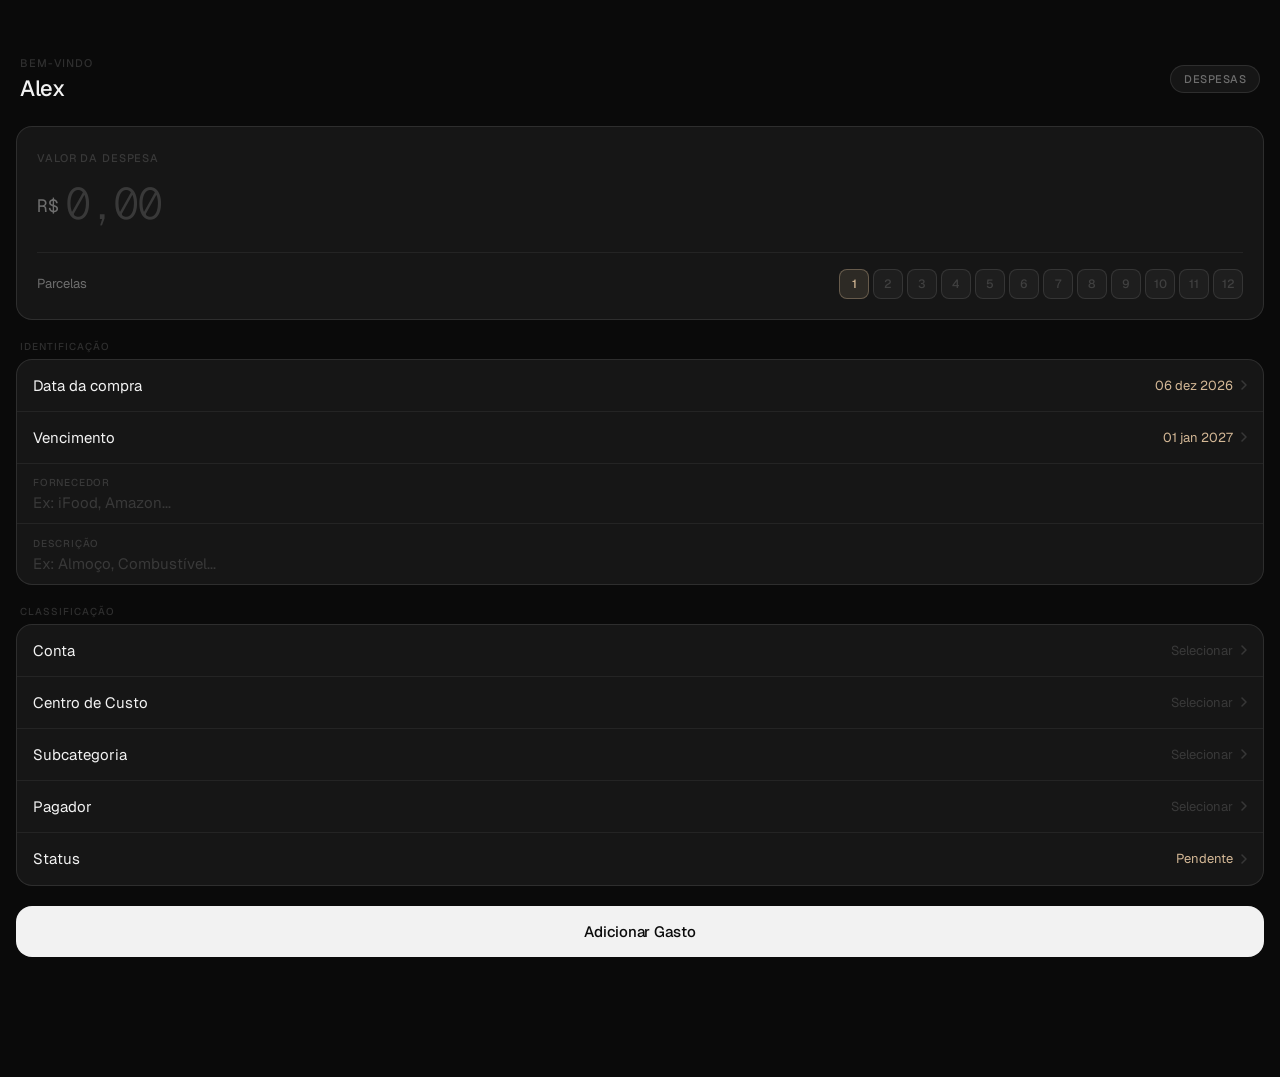
==== commit 3f965eba: "Update index.html" ====
--- a/index.html
+++ b/index.html
@@ -5,22 +5,22 @@
 <meta name="viewport" content="width=device-width, initial-scale=1.0, viewport-fit=cover">
 <title>Despesas</title>
 <link rel="preconnect" href="https://fonts.googleapis.com">
-<link href="https://fonts.googleapis.com/css2?family=DM+Sans:ital,wght@0,300;0,400;0,500;0,600;0,700;1,300&family=DM+Mono:wght@400;500&display=swap" rel="stylesheet">
+<link href="https://fonts.googleapis.com/css2?family=Geist:wght@300;400;500;600&family=Geist+Mono:wght@400;500&display=swap" rel="stylesheet">
 <style>
 :root {
-  --gold-1: #f5ead6;
-  --gold-2: #d4b896;
-  --gold-3: #a8875a;
-  --gold-4: #7a5c30;
-  --bg:     #090909;
-  --bg-2:   #111111;
-  --bg-3:   #1a1a1a;
-  --bg-4:   #222222;
-  --line:   rgba(255,255,255,0.07);
-  --txt:    #ffffff;
-  --txt-2:  rgba(255,255,255,0.45);
-  --txt-3:  rgba(255,255,255,0.18);
-  --radius: 20px;
+  --bg:      #0a0a0a;
+  --bg-2:    #111111;
+  --bg-3:    #161616;
+  --bg-4:    #1e1e1e;
+  --line:    rgba(255,255,255,0.06);
+  --line-2:  rgba(255,255,255,0.10);
+  --txt:     #f2f2f2;
+  --txt-2:   rgba(242,242,242,0.40);
+  --txt-3:   rgba(242,242,242,0.16);
+  --accent:  #d4b896;
+  --accent-d:#a8875a;
+  --radius:  16px;
+  --radius-s:10px;
 }
 
 *,*::before,*::after { box-sizing:border-box; margin:0; padding:0; -webkit-tap-highlight-color:transparent; }
@@ -29,183 +29,167 @@
 body {
   background: var(--bg);
   color: var(--txt);
-  font-family: 'DM Sans', -apple-system, sans-serif;
-  padding-bottom: calc(140px + env(safe-area-inset-bottom));
+  font-family: 'Geist', -apple-system, sans-serif;
+  padding-bottom: calc(120px + env(safe-area-inset-bottom));
   min-height: 100vh;
 }
 
 /* ── HEADER ── */
 .hdr {
-  padding: 58px 24px 20px;
+  padding: 56px 20px 24px;
   display: flex;
   align-items: center;
   justify-content: space-between;
 }
-.hdr-left {}
-.hdr-sub { font-size: 13px; color: var(--txt-2); letter-spacing: 0.2px; margin-bottom: 3px; }
-.hdr-name { font-size: 26px; font-weight: 700; letter-spacing: -0.6px; }
+.hdr-sub {
+  font-size: 11px;
+  font-weight: 500;
+  color: var(--txt-3);
+  letter-spacing: 0.08em;
+  text-transform: uppercase;
+  margin-bottom: 4px;
+}
+.hdr-name {
+  font-size: 22px;
+  font-weight: 500;
+  letter-spacing: -0.3px;
+  color: var(--txt);
+}
 .hdr-badge {
   background: var(--bg-3);
-  border: 1px solid var(--line);
-  border-radius: 50px;
-  padding: 8px 14px;
-  font-size: 12px;
-  font-weight: 600;
+  border: 0.5px solid var(--line-2);
+  border-radius: 100px;
+  padding: 6px 13px;
+  font-size: 11px;
+  font-weight: 500;
   color: var(--txt-2);
-  letter-spacing: 0.3px;
+  letter-spacing: 0.04em;
+  text-transform: uppercase;
 }
 
 /* ── HERO CARD ── */
 .hero {
-  margin: 0 16px 28px;
-  border-radius: 28px;
-  background: linear-gradient(150deg, #f0e4cc 0%, #c8a96e 50%, #9a7040 100%);
-  padding: 26px 24px 22px;
-  position: relative;
-  overflow: hidden;
-}
-.hero::before {
-  content: '';
-  position: absolute;
-  top: -60px; right: -60px;
-  width: 200px; height: 200px;
-  border-radius: 50%;
-  background: rgba(255,255,255,0.15);
-  pointer-events: none;
-}
-.hero::after {
-  content: '';
-  position: absolute;
-  bottom: -50px; left: -20px;
-  width: 160px; height: 160px;
-  border-radius: 50%;
-  background: rgba(0,0,0,0.08);
-  pointer-events: none;
+  margin: 0 16px 8px;
+  border-radius: var(--radius);
+  background: var(--bg-3);
+  border: 0.5px solid var(--line-2);
+  padding: 24px 20px 20px;
 }
 .hero-label {
-  font-size: 10px;
-  font-weight: 700;
-  color: rgba(60,35,5,0.45);
+  font-size: 11px;
+  font-weight: 500;
+  color: var(--txt-3);
   text-transform: uppercase;
-  letter-spacing: 1.2px;
-  margin-bottom: 6px;
+  letter-spacing: 0.08em;
+  margin-bottom: 10px;
 }
 .hero-amount-row {
   display: flex;
-  align-items: flex-start;
-  gap: 4px;
-  position: relative;
-  z-index: 1;
+  align-items: center;
+  gap: 6px;
   margin-bottom: 20px;
 }
 .hero-currency {
-  font-size: 22px;
+  font-size: 18px;
   font-weight: 400;
-  color: rgba(40,20,0,0.4);
-  margin-top: 14px;
-  font-family: 'DM Mono', monospace;
+  color: var(--txt-2);
+  font-family: 'Geist Mono', monospace;
+  flex-shrink: 0;
+  margin-top: 4px;
 }
 #fValor {
   flex: 1;
-  font-size: 56px;
-  font-weight: 600;
-  letter-spacing: -3px;
-  color: #1a0d00;
+  font-size: 44px;
+  font-weight: 300;
+  letter-spacing: -2px;
+  color: var(--txt);
   background: none;
   border: none;
   outline: none;
-  font-family: 'DM Mono', monospace;
+  font-family: 'Geist Mono', monospace;
   min-width: 0;
   width: 100%;
   line-height: 1;
-  padding-top: 4px;
-}
-#fValor::placeholder { color: rgba(40,20,0,0.18); }
-
-.hero-divider { height: 1px; background: rgba(40,20,0,0.1); margin-bottom: 16px; }
+}
+#fValor::placeholder { color: var(--txt-3); }
+
+.hero-divider { height: 0.5px; background: var(--line); margin-bottom: 16px; }
 
 .hero-bottom { display: flex; align-items: center; gap: 12px; }
-.hero-bottom-label { font-size: 14px; font-weight: 500; color: rgba(40,20,0,0.5); flex: 1; }
-
-/* Parcelas como botões visuais */
-.parcelas-row {
-  display: flex;
-  gap: 6px;
-  flex-wrap: wrap;
-  justify-content: flex-end;
-}
+.hero-bottom-label { font-size: 13px; color: var(--txt-2); flex: 1; }
+
+.parcelas-row { display: flex; gap: 4px; flex-wrap: wrap; justify-content: flex-end; }
 .parc-btn {
-  width: 34px;
-  height: 34px;
-  border-radius: 10px;
-  border: none;
-  background: rgba(40,20,0,0.1);
-  color: rgba(40,20,0,0.5);
-  font-family: 'DM Sans', sans-serif;
-  font-size: 13px;
-  font-weight: 700;
+  width: 30px;
+  height: 30px;
+  border-radius: 8px;
+  border: 0.5px solid var(--line-2);
+  background: var(--bg-4);
+  color: var(--txt-3);
+  font-family: 'Geist', sans-serif;
+  font-size: 12px;
+  font-weight: 500;
   cursor: pointer;
   display: flex;
   align-items: center;
   justify-content: center;
-  -webkit-appearance: none;
-  transition: background 0.15s, color 0.15s;
+  transition: background 0.12s, color 0.12s, border-color 0.12s;
 }
 .parc-btn.active {
-  background: rgba(40,20,0,0.25);
-  color: #1a0d00;
-}
-.parc-btn:active { opacity: 0.7; }
+  background: rgba(212,184,150,0.12);
+  border-color: rgba(212,184,150,0.35);
+  color: var(--accent);
+}
+.parc-btn:active { opacity: 0.6; }
 
 /* ── SECTION LABEL ── */
 .slbl {
-  font-size: 11px;
-  font-weight: 700;
+  font-size: 10px;
+  font-weight: 500;
   color: var(--txt-3);
   text-transform: uppercase;
-  letter-spacing: 1px;
-  padding: 0 24px;
-  margin: 0 0 10px;
+  letter-spacing: 0.1em;
+  padding: 0 20px;
+  margin: 20px 0 6px;
 }
 
 /* ── GROUP CARD ── */
 .grp {
   background: var(--bg-3);
   border-radius: var(--radius);
-  margin: 0 16px 24px;
+  margin: 0 16px;
   overflow: hidden;
-  display: flex;
-  flex-direction: column;
-  border: 1px solid var(--line);
+  border: 0.5px solid var(--line-2);
 }
 
 /* ── TEXT ROW ── */
 .tr {
   display: flex;
   flex-direction: column;
-  padding: 13px 20px 11px;
-  border-bottom: 1px solid var(--line);
-  min-height: 66px;
+  padding: 12px 16px 10px;
+  border-bottom: 0.5px solid var(--line);
+  min-height: 60px;
   justify-content: center;
 }
 .tr:last-child { border-bottom: none; }
 .tr-l {
   font-size: 10px;
-  font-weight: 700;
+  font-weight: 500;
   color: var(--txt-3);
   text-transform: uppercase;
-  letter-spacing: 0.8px;
-  margin-bottom: 5px;
+  letter-spacing: 0.08em;
+  margin-bottom: 4px;
 }
 .tr-input {
-  font-size: 16px;
+  font-size: 15px;
   color: var(--txt);
   background: transparent;
   border: none;
   outline: none;
-  font-family: 'DM Sans', sans-serif;
+  font-family: 'Geist', sans-serif;
   padding: 0;
   width: 100%;
+  font-weight: 400;
 }
 .tr-input::placeholder { color: var(--txt-3); }
 
@@ -213,61 +197,58 @@
 .tap-row {
   display: flex;
   align-items: center;
-  padding: 0 20px;
-  min-height: 58px;
+  padding: 0 16px;
+  min-height: 52px;
   border: none;
   background: transparent;
   width: 100%;
   text-align: left;
-  border-bottom: 1px solid var(--line);
+  border-bottom: 0.5px solid var(--line);
   cursor: pointer;
-  font-family: 'DM Sans', sans-serif;
+  font-family: 'Geist', sans-serif;
   position: relative;
-  z-index: 20;
   -webkit-appearance: none;
   transition: background 0.1s;
 }
 .tap-row:last-child { border-bottom: none; }
-.tap-row:active { background: rgba(255,255,255,0.04) !important; }
-.tap-lbl { font-size: 16px; color: var(--txt); flex: 1; pointer-events: none; font-weight: 400; }
+.tap-row:active { background: rgba(255,255,255,0.03); }
+.tap-lbl { font-size: 15px; color: var(--txt); flex: 1; font-weight: 400; }
 .tap-val {
-  font-size: 14px;
+  font-size: 13px;
   color: var(--txt-3);
-  margin-right: 10px;
+  margin-right: 8px;
   max-width: 160px;
   overflow: hidden;
   text-overflow: ellipsis;
   white-space: nowrap;
-  pointer-events: none;
-  font-weight: 500;
-}
-.tap-val.set { color: var(--gold-2); }
-.tap-chev { flex-shrink: 0; opacity: 0.2; pointer-events: none; color: var(--txt); }
+  font-weight: 400;
+}
+.tap-val.set { color: var(--accent); }
+.tap-chev { flex-shrink: 0; opacity: 0.15; color: var(--txt); }
 
 /* ── SUBMIT ── */
-.submit-wrap { padding: 0 16px; position: relative; z-index: 10; }
+.submit-wrap { padding: 20px 16px 0; }
 .submit-btn {
   width: 100%;
-  padding: 20px;
-  background: linear-gradient(135deg, var(--gold-1) 0%, var(--gold-3) 100%);
-  color: #1a0d00;
+  padding: 16px;
+  background: var(--txt);
+  color: var(--bg);
   border: none;
-  border-radius: 18px;
-  font-family: 'DM Sans', sans-serif;
-  font-size: 17px;
-  font-weight: 700;
+  border-radius: var(--radius);
+  font-family: 'Geist', sans-serif;
+  font-size: 15px;
+  font-weight: 500;
   cursor: pointer;
   display: flex;
   align-items: center;
   justify-content: center;
-  gap: 10px;
-  letter-spacing: -0.2px;
-  box-shadow: 0 12px 40px rgba(168,135,90,0.25), 0 2px 8px rgba(0,0,0,0.3);
+  gap: 8px;
+  letter-spacing: -0.1px;
   -webkit-appearance: none;
   transition: opacity 0.15s, transform 0.1s;
 }
-.submit-btn:active { opacity: 0.85; transform: scale(0.99); }
-.submit-btn:disabled { opacity: 0.25; }
+.submit-btn:active { opacity: 0.80; transform: scale(0.99); }
+.submit-btn:disabled { opacity: 0.2; }
 
 /* ── PICKER MODAL ── */
 .picker-overlay {
@@ -275,129 +256,125 @@
   position: fixed;
   inset: 0;
   z-index: 9999;
-  background: rgba(0,0,0,0.65);
-  -webkit-backdrop-filter: blur(12px);
-  backdrop-filter: blur(12px);
+  background: rgba(0,0,0,0.7);
+  -webkit-backdrop-filter: blur(16px);
+  backdrop-filter: blur(16px);
   align-items: flex-end;
   justify-content: center;
 }
 .picker-overlay.open { display: flex; }
 .picker-sheet {
   width: 100%;
-  background: #1c1c1e;
+  background: #161616;
   border-radius: 20px 20px 0 0;
   padding-bottom: env(safe-area-inset-bottom);
   overflow: hidden;
-  border-top: 1px solid rgba(255,255,255,0.08);
+  border-top: 0.5px solid var(--line-2);
 }
 .picker-nav {
   display: flex;
   align-items: center;
   justify-content: space-between;
-  padding: 16px 20px;
-  border-bottom: 1px solid var(--line);
-}
-.picker-title { font-size: 16px; font-weight: 600; letter-spacing: -0.2px; }
-.picker-cancel { font-size: 16px; color: var(--txt-2); background: none; border: none; cursor: pointer; padding: 4px 0; font-family: 'DM Sans', sans-serif; }
-.picker-done { font-size: 16px; font-weight: 700; color: var(--gold-2); background: none; border: none; cursor: pointer; padding: 4px 0; font-family: 'DM Sans', sans-serif; }
-.picker-body { padding: 14px 16px 10px; }
-
-/* Date grid */
-.date-grid { display: grid; grid-template-columns: 1fr 2fr 1fr; gap: 8px; margin-bottom: 12px; }
+  padding: 14px 18px;
+  border-bottom: 0.5px solid var(--line);
+}
+.picker-title { font-size: 14px; font-weight: 500; color: var(--txt); }
+.picker-cancel { font-size: 14px; color: var(--txt-2); background: none; border: none; cursor: pointer; padding: 4px 0; font-family: 'Geist', sans-serif; }
+.picker-done { font-size: 14px; font-weight: 500; color: var(--accent); background: none; border: none; cursor: pointer; padding: 4px 0; font-family: 'Geist', sans-serif; }
+.picker-body { padding: 12px 14px 10px; }
+
+.date-grid { display: grid; grid-template-columns: 1fr 2fr 1fr; gap: 6px; margin-bottom: 10px; }
 .date-grid select {
   width: 100%;
-  background: rgba(255,255,255,0.06);
-  border: 1px solid rgba(255,255,255,0.1);
-  border-radius: 14px;
-  color: #fff;
-  font-family: 'DM Sans', sans-serif;
-  font-size: 15px;
-  font-weight: 500;
-  padding: 13px 6px;
+  background: var(--bg-4);
+  border: 0.5px solid var(--line-2);
+  border-radius: var(--radius-s);
+  color: var(--txt);
+  font-family: 'Geist', sans-serif;
+  font-size: 14px;
+  font-weight: 400;
+  padding: 12px 6px;
   text-align: center;
   outline: none;
   cursor: pointer;
   -webkit-appearance: menulist-button;
 }
 
-/* Search input */
 #optSearch {
   width: 100%;
-  background: rgba(255,255,255,0.06);
-  border: 1px solid rgba(255,255,255,0.1);
-  border-radius: 14px;
-  padding: 12px 16px;
-  font-size: 16px;
-  color: #fff;
-  font-family: 'DM Sans', sans-serif;
+  background: var(--bg-4);
+  border: 0.5px solid var(--line-2);
+  border-radius: var(--radius-s);
+  padding: 11px 14px;
+  font-size: 14px;
+  color: var(--txt);
+  font-family: 'Geist', sans-serif;
   outline: none;
-  margin-bottom: 10px;
-}
-#optSearch::placeholder { color: rgba(255,255,255,0.25); }
-
-/* Option list */
-.option-list { display: flex; flex-direction: column; gap: 3px; max-height: 340px; overflow-y: auto; }
+  margin-bottom: 8px;
+}
+#optSearch::placeholder { color: var(--txt-3); }
+
+.option-list { display: flex; flex-direction: column; gap: 2px; max-height: 340px; overflow-y: auto; }
 .opt-item {
   width: 100%;
   text-align: left;
-  font-family: 'DM Sans', sans-serif;
+  font-family: 'Geist', sans-serif;
   border: none;
-  padding: 14px 16px;
-  font-size: 16px;
-  color: #fff;
-  background: rgba(255,255,255,0.04);
-  border-radius: 12px;
+  padding: 13px 14px;
+  font-size: 14px;
+  color: var(--txt);
+  background: transparent;
+  border-radius: var(--radius-s);
   cursor: pointer;
   display: flex;
   align-items: center;
   justify-content: space-between;
+  font-weight: 400;
   -webkit-appearance: none;
-  transition: background 0.1s;
-}
-.opt-item:active { background: rgba(212,184,150,0.2) !important; }
-.opt-item.selected { color: var(--gold-2); background: rgba(212,184,150,0.08); }
-.opt-check { font-size: 14px; color: var(--gold-2); }
+  transition: background 0.08s;
+}
+.opt-item:active { background: rgba(255,255,255,0.04); }
+.opt-item.selected { color: var(--accent); }
+.opt-check { font-size: 13px; color: var(--accent); opacity: 0.8; }
 
 /* ── TOAST ── */
 .toast {
   position: fixed;
-  bottom: calc(36px + env(safe-area-inset-bottom));
+  bottom: calc(32px + env(safe-area-inset-bottom));
   left: 50%;
-  transform: translateX(-50%) translateY(16px);
+  transform: translateX(-50%) translateY(12px);
   opacity: 0;
-  background: rgba(20,20,20,0.97);
-  -webkit-backdrop-filter: blur(20px);
-  backdrop-filter: blur(20px);
-  border: 1px solid rgba(255,255,255,0.07);
-  color: #fff;
+  background: var(--bg-3);
+  border: 0.5px solid var(--line-2);
+  color: var(--txt);
   border-radius: 100px;
-  padding: 13px 22px 13px 14px;
-  font-size: 15px;
-  font-weight: 500;
+  padding: 11px 20px 11px 12px;
+  font-size: 13px;
+  font-weight: 400;
   display: flex;
   align-items: center;
-  gap: 9px;
+  gap: 8px;
   z-index: 99999;
   pointer-events: none;
   white-space: nowrap;
   max-width: calc(100vw - 32px);
-  transition: opacity 0.25s, transform 0.25s;
+  transition: opacity 0.2s, transform 0.2s;
 }
 .toast.show { opacity: 1; transform: translateX(-50%) translateY(0); }
-.t-ic { width: 22px; height: 22px; border-radius: 50%; display: flex; align-items: center; justify-content: center; font-size: 11px; font-weight: 800; flex-shrink: 0; }
-.toast.ok .t-ic { background: #30d158; color: #fff; }
-.toast.err .t-ic { background: #ff453a; color: #fff; }
+.t-ic { width: 20px; height: 20px; border-radius: 50%; display: flex; align-items: center; justify-content: center; font-size: 10px; font-weight: 700; flex-shrink: 0; }
+.toast.ok .t-ic { background: rgba(48,209,88,0.15); color: #30d158; }
+.toast.err .t-ic { background: rgba(255,69,58,0.15); color: #ff453a; }
 
 @keyframes sp { to { transform: rotate(360deg); } }
-.spin { width: 18px; height: 18px; border: 2.5px solid rgba(26,16,0,0.2); border-top-color: #1a0d00; border-radius: 50%; animation: sp 0.7s linear infinite; }
+.spin { width: 16px; height: 16px; border: 2px solid rgba(10,10,10,0.15); border-top-color: var(--bg); border-radius: 50%; animation: sp 0.7s linear infinite; }
 </style>
 </head>
 <body>
 
 <div class="hdr">
   <div class="hdr-left">
-    <div class="hdr-sub">Bem-vindo,</div>
-    <div class="hdr-name">Alex 👋</div>
+    <div class="hdr-sub">Bem-vindo</div>
+    <div class="hdr-name">Alex</div>
   </div>
   <div class="hdr-badge">Despesas</div>
 </div>
@@ -420,12 +397,12 @@
   <button type="button" class="tap-row" id="btn-compra">
     <span class="tap-lbl">Data da compra</span>
     <span class="tap-val set" id="dCompraVal">--</span>
-    <svg class="tap-chev" width="7" height="12" viewBox="0 0 7 12" fill="none"><path d="M1 1l5 5-5 5" stroke="currentColor" stroke-width="1.8" stroke-linecap="round" stroke-linejoin="round"/></svg>
+    <svg class="tap-chev" width="6" height="10" viewBox="0 0 6 10" fill="none"><path d="M1 1l4 4-4 4" stroke="currentColor" stroke-width="1.5" stroke-linecap="round" stroke-linejoin="round"/></svg>
   </button>
   <button type="button" class="tap-row" id="btn-venc">
     <span class="tap-lbl">Vencimento</span>
     <span class="tap-val set" id="dVencVal">--</span>
-    <svg class="tap-chev" width="7" height="12" viewBox="0 0 7 12" fill="none"><path d="M1 1l5 5-5 5" stroke="currentColor" stroke-width="1.8" stroke-linecap="round" stroke-linejoin="round"/></svg>
+    <svg class="tap-chev" width="6" height="10" viewBox="0 0 6 10" fill="none"><path d="M1 1l4 4-4 4" stroke="currentColor" stroke-width="1.5" stroke-linecap="round" stroke-linejoin="round"/></svg>
   </button>
   <div class="tr">
     <div class="tr-l">Fornecedor</div>
@@ -442,27 +419,27 @@
   <button type="button" class="tap-row" id="btn-conta">
     <span class="tap-lbl">Conta</span>
     <span class="tap-val" id="vConta">Selecionar</span>
-    <svg class="tap-chev" width="7" height="12" viewBox="0 0 7 12" fill="none"><path d="M1 1l5 5-5 5" stroke="currentColor" stroke-width="1.8" stroke-linecap="round" stroke-linejoin="round"/></svg>
+    <svg class="tap-chev" width="6" height="10" viewBox="0 0 6 10" fill="none"><path d="M1 1l4 4-4 4" stroke="currentColor" stroke-width="1.5" stroke-linecap="round" stroke-linejoin="round"/></svg>
   </button>
   <button type="button" class="tap-row" id="btn-centro">
     <span class="tap-lbl">Centro de Custo</span>
     <span class="tap-val" id="vCentro">Selecionar</span>
-    <svg class="tap-chev" width="7" height="12" viewBox="0 0 7 12" fill="none"><path d="M1 1l5 5-5 5" stroke="currentColor" stroke-width="1.8" stroke-linecap="round" stroke-linejoin="round"/></svg>
+    <svg class="tap-chev" width="6" height="10" viewBox="0 0 6 10" fill="none"><path d="M1 1l4 4-4 4" stroke="currentColor" stroke-width="1.5" stroke-linecap="round" stroke-linejoin="round"/></svg>
   </button>
   <button type="button" class="tap-row" id="btn-sub">
     <span class="tap-lbl">Subcategoria</span>
     <span class="tap-val" id="vSub">Selecionar</span>
-    <svg class="tap-chev" width="7" height="12" viewBox="0 0 7 12" fill="none"><path d="M1 1l5 5-5 5" stroke="currentColor" stroke-width="1.8" stroke-linecap="round" stroke-linejoin="round"/></svg>
+    <svg class="tap-chev" width="6" height="10" viewBox="0 0 6 10" fill="none"><path d="M1 1l4 4-4 4" stroke="currentColor" stroke-width="1.5" stroke-linecap="round" stroke-linejoin="round"/></svg>
   </button>
   <button type="button" class="tap-row" id="btn-pagador">
     <span class="tap-lbl">Pagador</span>
     <span class="tap-val" id="vPagador">Selecionar</span>
-    <svg class="tap-chev" width="7" height="12" viewBox="0 0 7 12" fill="none"><path d="M1 1l5 5-5 5" stroke="currentColor" stroke-width="1.8" stroke-linecap="round" stroke-linejoin="round"/></svg>
+    <svg class="tap-chev" width="6" height="10" viewBox="0 0 6 10" fill="none"><path d="M1 1l4 4-4 4" stroke="currentColor" stroke-width="1.5" stroke-linecap="round" stroke-linejoin="round"/></svg>
   </button>
   <button type="button" class="tap-row" id="btn-status">
     <span class="tap-lbl">Status</span>
     <span class="tap-val set" id="vStatus">Pendente</span>
-    <svg class="tap-chev" width="7" height="12" viewBox="0 0 7 12" fill="none"><path d="M1 1l5 5-5 5" stroke="currentColor" stroke-width="1.8" stroke-linecap="round" stroke-linejoin="round"/></svg>
+    <svg class="tap-chev" width="6" height="10" viewBox="0 0 6 10" fill="none"><path d="M1 1l4 4-4 4" stroke="currentColor" stroke-width="1.5" stroke-linecap="round" stroke-linejoin="round"/></svg>
   </button>
 </div>
 
@@ -548,7 +525,6 @@
 var currentDateTipo = '';
 var currentOptField = '';
 
-// ── Dias select ──
 (function(){
   var s = document.getElementById('pDia');
   for(var i=1;i<=31;i++){
@@ -558,7 +534,6 @@
   }
 })();
 
-// ── Parcelas buttons ──
 (function(){
   var row = document.getElementById('parcelasRow');
   for(var n=1;n<=12;n++){
@@ -578,11 +553,10 @@
   }
 })();
 
-// ── Dates ──
 function setDate(tipo, dia, mes, ano){
   state[tipo].dia=dia; state[tipo].mes=mes; state[tipo].ano=ano;
   state[tipo].iso=ano+'-'+mes+'-'+dia;
-  var label=dia+' de '+MESES[parseInt(mes,10)-1]+' '+ano;
+  var label=dia+' '+MESES[parseInt(mes,10)-1].slice(0,3).toLowerCase()+' '+ano;
   var el=document.getElementById(tipo==='compra'?'dCompraVal':'dVencVal');
   if(el){ el.textContent=label; el.classList.add('set'); }
 }
@@ -616,7 +590,6 @@
   closeModal();
 }
 
-// ── Picker ──
 function renderOpts(opts, cur, field){
   var list=document.getElementById('optList');
   list.innerHTML='';
@@ -667,7 +640,6 @@
   document.getElementById('optSearch').value='';
 }
 
-// ── Events ──
 document.addEventListener('DOMContentLoaded', function(){
   initDates();
   var bind=function(id,fn){ var el=document.getElementById(id); if(el) el.addEventListener('click',fn); };
@@ -686,7 +658,6 @@
   document.getElementById('optModal').addEventListener('click', function(e){ if(e.target===this) closeModal(); });
 });
 
-// ── Enviar ──
 function enviar(){
   var valorRaw=document.getElementById('fValor').value.replace(',','.');
   var erros=[
@@ -724,12 +695,11 @@
   var formBody=[];
   for(var p in dados){ formBody.push(encodeURIComponent(p)+'='+encodeURIComponent(dados[p])); }
   fetch(SCRIPT_URL,{method:'POST',headers:{'Content-Type':'application/x-www-form-urlencoded;charset=UTF-8'},body:formBody.join('&')})
-  .then(function(){ showToast('Gasto adicionado! ✓','ok'); resetForm(); })
-  .catch(function(){ showToast('Gasto adicionado! ✓','ok'); resetForm(); })
+  .then(function(){ showToast('Gasto adicionado!','ok'); resetForm(); })
+  .catch(function(){ showToast('Gasto adicionado!','ok'); resetForm(); })
   .finally(function(){ btn.disabled=false; txt.textContent='Adicionar Gasto'; });
 }
 
-// ── Reset ──
 function resetForm(){
   initDates();
   document.getElementById('fFornecedor').value='';
@@ -750,7 +720,6 @@
   window.scrollTo(0,0);
 }
 
-// ── Toast ──
 function showToast(msg,type){
   var t=document.getElementById('toast');
   document.getElementById('t-ic').textContent=type==='ok'?'✓':'✕';
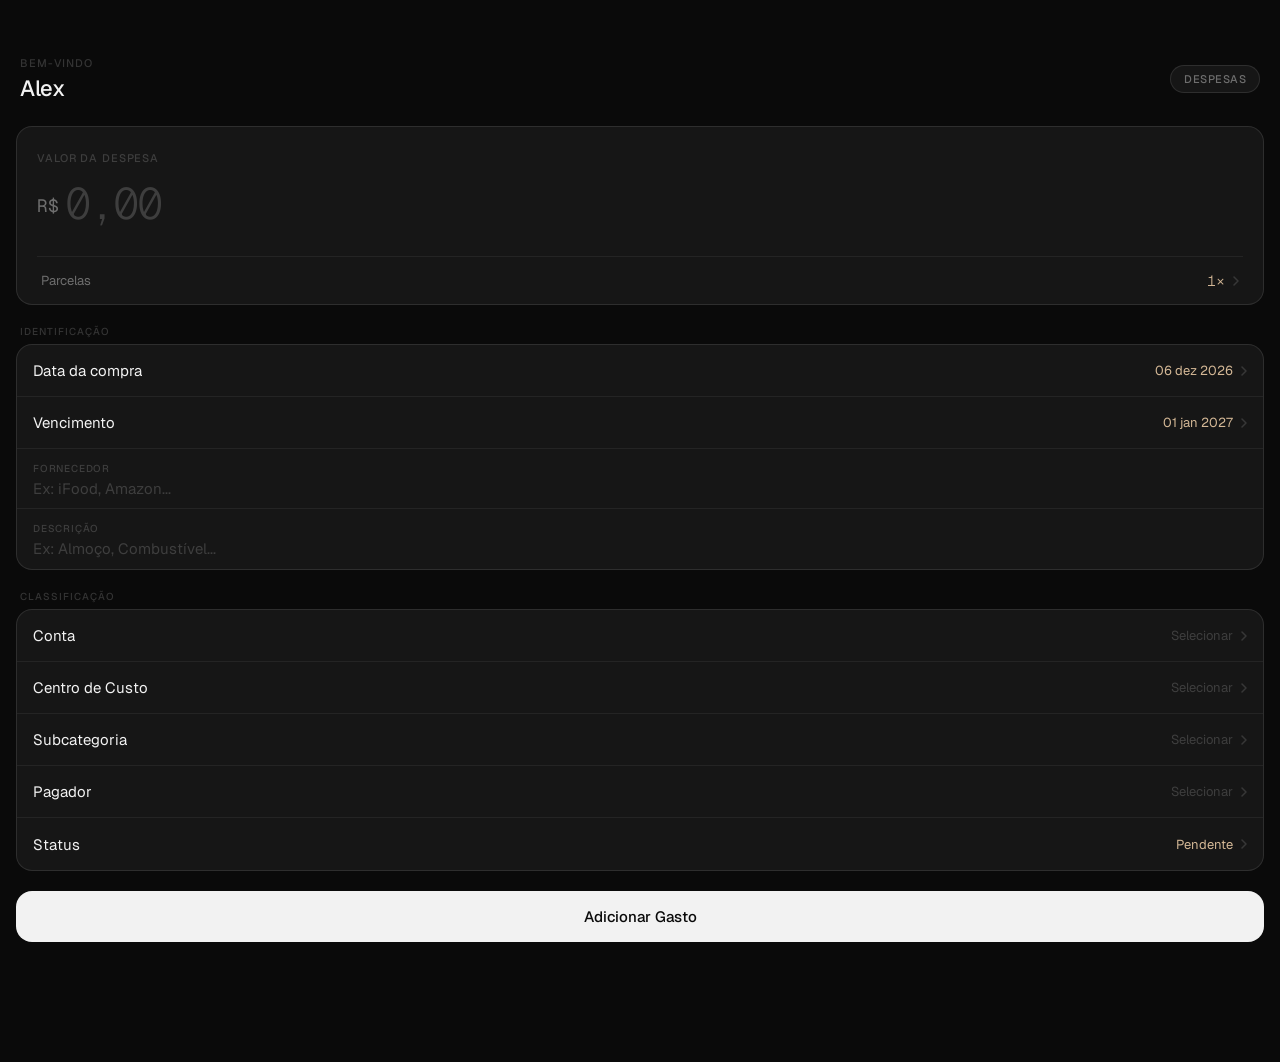
==== commit e6464e66: "Update index.html" ====
--- a/index.html
+++ b/index.html
@@ -5,20 +5,18 @@
 <meta name="viewport" content="width=device-width, initial-scale=1.0, viewport-fit=cover">
 <title>Despesas</title>
 <link rel="preconnect" href="https://fonts.googleapis.com">
-<link href="https://fonts.googleapis.com/css2?family=Geist:wght@300;400;500;600&family=Geist+Mono:wght@400;500&display=swap" rel="stylesheet">
+<link href="https://fonts.googleapis.com/css2?family=Geist:wght@300;400;500;600&family=Geist+Mono:wght@300;400;500&display=swap" rel="stylesheet">
 <style>
 :root {
   --bg:      #0a0a0a;
-  --bg-2:    #111111;
   --bg-3:    #161616;
   --bg-4:    #1e1e1e;
   --line:    rgba(255,255,255,0.06);
   --line-2:  rgba(255,255,255,0.10);
   --txt:     #f2f2f2;
   --txt-2:   rgba(242,242,242,0.40);
-  --txt-3:   rgba(242,242,242,0.16);
+  --txt-3:   rgba(242,242,242,0.18);
   --accent:  #d4b896;
-  --accent-d:#a8875a;
   --radius:  16px;
   --radius-s:10px;
 }
@@ -53,7 +51,6 @@
   font-size: 22px;
   font-weight: 500;
   letter-spacing: -0.3px;
-  color: var(--txt);
 }
 .hdr-badge {
   background: var(--bg-3);
@@ -73,7 +70,7 @@
   border-radius: var(--radius);
   background: var(--bg-3);
   border: 0.5px solid var(--line-2);
-  padding: 24px 20px 20px;
+  padding: 24px 20px 0;
 }
 .hero-label {
   font-size: 11px;
@@ -113,34 +110,28 @@
 }
 #fValor::placeholder { color: var(--txt-3); }
 
-.hero-divider { height: 0.5px; background: var(--line); margin-bottom: 16px; }
-
-.hero-bottom { display: flex; align-items: center; gap: 12px; }
-.hero-bottom-label { font-size: 13px; color: var(--txt-2); flex: 1; }
-
-.parcelas-row { display: flex; gap: 4px; flex-wrap: wrap; justify-content: flex-end; }
-.parc-btn {
-  width: 30px;
-  height: 30px;
-  border-radius: 8px;
-  border: 0.5px solid var(--line-2);
-  background: var(--bg-4);
-  color: var(--txt-3);
+/* ── PARCELAS ROW (tap dentro do hero) ── */
+.hero-tap {
+  display: flex;
+  align-items: center;
+  border-top: 0.5px solid var(--line);
+  padding: 0 4px;
+  min-height: 48px;
+  cursor: pointer;
+  background: transparent;
+  width: 100%;
+  border-left: none;
+  border-right: none;
+  border-bottom: none;
   font-family: 'Geist', sans-serif;
-  font-size: 12px;
-  font-weight: 500;
-  cursor: pointer;
-  display: flex;
-  align-items: center;
-  justify-content: center;
-  transition: background 0.12s, color 0.12s, border-color 0.12s;
-}
-.parc-btn.active {
-  background: rgba(212,184,150,0.12);
-  border-color: rgba(212,184,150,0.35);
-  color: var(--accent);
-}
-.parc-btn:active { opacity: 0.6; }
+  -webkit-appearance: none;
+  transition: background 0.1s;
+  border-radius: 0 0 var(--radius) var(--radius);
+}
+.hero-tap:active { background: rgba(255,255,255,0.03); }
+.hero-tap-lbl { font-size: 13px; color: var(--txt-2); flex: 1; text-align: left; }
+.hero-tap-val { font-size: 15px; color: var(--accent); font-family: 'Geist Mono', monospace; font-weight: 300; margin-right: 8px; }
+.hero-tap-chev { opacity: 0.15; color: var(--txt); flex-shrink: 0; }
 
 /* ── SECTION LABEL ── */
 .slbl {
@@ -189,7 +180,6 @@
   font-family: 'Geist', sans-serif;
   padding: 0;
   width: 100%;
-  font-weight: 400;
 }
 .tr-input::placeholder { color: var(--txt-3); }
 
@@ -206,7 +196,6 @@
   border-bottom: 0.5px solid var(--line);
   cursor: pointer;
   font-family: 'Geist', sans-serif;
-  position: relative;
   -webkit-appearance: none;
   transition: background 0.1s;
 }
@@ -221,7 +210,6 @@
   overflow: hidden;
   text-overflow: ellipsis;
   white-space: nowrap;
-  font-weight: 400;
 }
 .tap-val.set { color: var(--accent); }
 .tap-chev { flex-shrink: 0; opacity: 0.15; color: var(--txt); }
@@ -243,7 +231,6 @@
   align-items: center;
   justify-content: center;
   gap: 8px;
-  letter-spacing: -0.1px;
   -webkit-appearance: none;
   transition: opacity 0.15s, transform 0.1s;
 }
@@ -278,10 +265,10 @@
   padding: 14px 18px;
   border-bottom: 0.5px solid var(--line);
 }
-.picker-title { font-size: 14px; font-weight: 500; color: var(--txt); }
+.picker-title  { font-size: 14px; font-weight: 500; color: var(--txt); }
 .picker-cancel { font-size: 14px; color: var(--txt-2); background: none; border: none; cursor: pointer; padding: 4px 0; font-family: 'Geist', sans-serif; }
-.picker-done { font-size: 14px; font-weight: 500; color: var(--accent); background: none; border: none; cursor: pointer; padding: 4px 0; font-family: 'Geist', sans-serif; }
-.picker-body { padding: 12px 14px 10px; }
+.picker-done   { font-size: 14px; font-weight: 500; color: var(--accent); background: none; border: none; cursor: pointer; padding: 4px 0; font-family: 'Geist', sans-serif; }
+.picker-body   { padding: 12px 14px 10px; }
 
 .date-grid { display: grid; grid-template-columns: 1fr 2fr 1fr; gap: 6px; margin-bottom: 10px; }
 .date-grid select {
@@ -292,7 +279,6 @@
   color: var(--txt);
   font-family: 'Geist', sans-serif;
   font-size: 14px;
-  font-weight: 400;
   padding: 12px 6px;
   text-align: center;
   outline: none;
@@ -329,7 +315,6 @@
   display: flex;
   align-items: center;
   justify-content: space-between;
-  font-weight: 400;
   -webkit-appearance: none;
   transition: background 0.08s;
 }
@@ -350,7 +335,6 @@
   border-radius: 100px;
   padding: 11px 20px 11px 12px;
   font-size: 13px;
-  font-weight: 400;
   display: flex;
   align-items: center;
   gap: 8px;
@@ -362,8 +346,8 @@
 }
 .toast.show { opacity: 1; transform: translateX(-50%) translateY(0); }
 .t-ic { width: 20px; height: 20px; border-radius: 50%; display: flex; align-items: center; justify-content: center; font-size: 10px; font-weight: 700; flex-shrink: 0; }
-.toast.ok .t-ic { background: rgba(48,209,88,0.15); color: #30d158; }
-.toast.err .t-ic { background: rgba(255,69,58,0.15); color: #ff453a; }
+.toast.ok  .t-ic { background: rgba(48,209,88,0.15);  color: #30d158; }
+.toast.err .t-ic { background: rgba(255,69,58,0.15);  color: #ff453a; }
 
 @keyframes sp { to { transform: rotate(360deg); } }
 .spin { width: 16px; height: 16px; border: 2px solid rgba(10,10,10,0.15); border-top-color: var(--bg); border-radius: 50%; animation: sp 0.7s linear infinite; }
@@ -380,16 +364,18 @@
 </div>
 
 <div class="hero">
-  <div class="hero-label">Valor da despesa</div>
-  <div class="hero-amount-row">
-    <span class="hero-currency">R$</span>
-    <input type="text" id="fValor" inputmode="decimal" placeholder="0,00" autocomplete="off">
+  <div style="padding:0 0 4px">
+    <div class="hero-label">Valor da despesa</div>
+    <div class="hero-amount-row">
+      <span class="hero-currency">R$</span>
+      <input type="text" id="fValor" inputmode="decimal" placeholder="0,00" autocomplete="off">
+    </div>
   </div>
-  <div class="hero-divider"></div>
-  <div class="hero-bottom">
-    <span class="hero-bottom-label">Parcelas</span>
-    <div class="parcelas-row" id="parcelasRow"></div>
-  </div>
+  <button type="button" class="hero-tap" id="btn-parcelas">
+    <span class="hero-tap-lbl">Parcelas</span>
+    <span class="hero-tap-val" id="vParcelas">1×</span>
+    <svg class="hero-tap-chev" width="6" height="10" viewBox="0 0 6 10" fill="none"><path d="M1 1l4 4-4 4" stroke="currentColor" stroke-width="1.5" stroke-linecap="round" stroke-linejoin="round"/></svg>
+  </button>
 </div>
 
 <div class="slbl">Identificação</div>
@@ -477,7 +463,7 @@
   </div>
 </div>
 
-<!-- Option Modal -->
+<!-- Option Modal (datas, classificação e parcelas) -->
 <div class="picker-overlay" id="optModal">
   <div class="picker-sheet">
     <div class="picker-nav">
@@ -519,12 +505,14 @@
   centro:  ['Alex','Bernardo','Casa','Família','Luna','Mel','Sabrina','Terceiros','Thor'],
   sub:     ['Açougue','Doceteria','Fast Food','Mercado','Padaria','Restaurante','Telefonia e internet','Curso','Escola','Assinaturas','Bares','Cartão Sabrina','Cinema','Festa','Hospedagem','Cama, Mesa e Banho','Eletrodomésticos','Empréstimo Residencial','Impostos e taxas de moradia','Luz, Água e Gás','Manutenção Residencial','Mobilia','Obra e construção','Utensílios domésticos','Cuidado Pessoal','Doação','Eletroeletrônicos','Empréstimo Pessoal','Estética Pessoal','Impostos e taxas pessoais','Manutenção Equipamentos','Vestuário','Pets - Acessório','Pets - Alimentação','Pets - Saúde','Pets - Serviços','Academia','Esporte','Farmácia','Suplementação','Presente','Terceiro','Combustível','Empréstimo Veicular','Estacionamento','Estética Automotiva','Impostos e taxas do veículo','Manutenção Veicular','Pedágio','Seguro','Uber'],
   pagador: ['Alex','Sabrina','Ambos'],
-  status:  ['Pendente','Efetuado']
+  status:  ['Pendente','Efetuado'],
+  parcelas: ['1×','2×','3×','4×','5×','6×','7×','8×','9×','10×','11×','12×']
 };
 
 var currentDateTipo = '';
 var currentOptField = '';
 
+/* ── DAYS SELECT ── */
 (function(){
   var s = document.getElementById('pDia');
   for(var i=1;i<=31;i++){
@@ -534,26 +522,8 @@
   }
 })();
 
-(function(){
-  var row = document.getElementById('parcelasRow');
-  for(var n=1;n<=12;n++){
-    (function(num){
-      var btn = document.createElement('button');
-      btn.type = 'button';
-      btn.className = 'parc-btn' + (num===1?' active':'');
-      btn.textContent = num;
-      btn.dataset.n = num;
-      btn.onclick = function(){
-        state.parcela = num;
-        document.querySelectorAll('.parc-btn').forEach(function(b){ b.classList.remove('active'); });
-        btn.classList.add('active');
-      };
-      row.appendChild(btn);
-    })(n);
-  }
-})();
-
-function setDate(tipo, dia, mes, ano){
+/* ── DATES ── */
+function setDate(tipo,dia,mes,ano){
   state[tipo].dia=dia; state[tipo].mes=mes; state[tipo].ano=ano;
   state[tipo].iso=ano+'-'+mes+'-'+dia;
   var label=dia+' '+MESES[parseInt(mes,10)-1].slice(0,3).toLowerCase()+' '+ano;
@@ -581,42 +551,46 @@
   document.getElementById('pAno').value=state[tipo].ano||'2026';
   document.getElementById('dateModal').classList.add('open');
 }
-
 function confirmDate(){
-  var dia=document.getElementById('pDia').value;
-  var mes=document.getElementById('pMes').value;
-  var ano=document.getElementById('pAno').value;
-  setDate(currentDateTipo,dia,mes,ano);
+  setDate(currentDateTipo,
+    document.getElementById('pDia').value,
+    document.getElementById('pMes').value,
+    document.getElementById('pAno').value);
   closeModal();
 }
 
+/* ── PICKER ── */
 function renderOpts(opts, cur, field){
   var list=document.getElementById('optList');
   list.innerHTML='';
-  for(var i=0;i<opts.length;i++){
-    (function(opt){
-      var btn=document.createElement('button');
-      btn.type='button';
-      btn.className='opt-item'+(cur===opt?' selected':'');
-      btn.innerHTML='<span>'+opt+'</span>'+(cur===opt?'<span class="opt-check">✓</span>':'');
-      btn.onclick=function(){
+  opts.forEach(function(opt){
+    var btn=document.createElement('button');
+    btn.type='button';
+    btn.className='opt-item'+(cur===opt?' selected':'');
+    btn.innerHTML='<span>'+opt+'</span>'+(cur===opt?'<span class="opt-check">✓</span>':'');
+    btn.onclick=function(){
+      if(field==='parcelas'){
+        state.parcela=parseInt(opt);
+        var el=document.getElementById('vParcelas');
+        if(el) el.textContent=opt;
+      } else {
         state[field]=opt;
         var lblId={conta:'vConta',centro:'vCentro',sub:'vSub',pagador:'vPagador',status:'vStatus'}[field];
         var el=document.getElementById(lblId);
         if(el){ el.textContent=opt; el.classList.add('set'); }
-        closeModal();
-      };
-      list.appendChild(btn);
-    })(opts[i]);
-  }
+      }
+      closeModal();
+    };
+    list.appendChild(btn);
+  });
 }
 
 function openPicker(field){
   currentOptField=field;
-  var titles={conta:'Conta',centro:'Centro de Custo',sub:'Subcategoria',pagador:'Pagador',status:'Status'};
-  document.getElementById('optModalTitle').textContent=titles[field];
+  var titles={conta:'Conta',centro:'Centro de Custo',sub:'Subcategoria',pagador:'Pagador',status:'Status',parcelas:'Parcelas'};
+  document.getElementById('optModalTitle').textContent=titles[field]||'Selecionar';
   var opts=OPTIONS[field];
-  var cur=state[field];
+  var cur=field==='parcelas'?state.parcela+'×':state[field];
   var searchWrap=document.getElementById('optSearchWrap');
   var searchInput=document.getElementById('optSearch');
   var hasSearch=(field==='sub'||field==='centro');
@@ -626,8 +600,7 @@
   if(hasSearch){
     searchInput.oninput=function(){
       var q=searchInput.value.toLowerCase();
-      var filtered=opts.filter(function(o){ return o.toLowerCase().indexOf(q)!==-1; });
-      renderOpts(filtered,cur,field);
+      renderOpts(opts.filter(function(o){ return o.toLowerCase().indexOf(q)!==-1; }),cur,field);
     };
     setTimeout(function(){ searchInput.focus(); },150);
   }
@@ -640,37 +613,40 @@
   document.getElementById('optSearch').value='';
 }
 
-document.addEventListener('DOMContentLoaded', function(){
+/* ── EVENTS ── */
+document.addEventListener('DOMContentLoaded',function(){
   initDates();
   var bind=function(id,fn){ var el=document.getElementById(id); if(el) el.addEventListener('click',fn); };
-  bind('btn-compra',function(){ openDate('compra'); });
-  bind('btn-venc',  function(){ openDate('venc'); });
-  bind('btn-conta', function(){ openPicker('conta'); });
-  bind('btn-centro',function(){ openPicker('centro'); });
-  bind('btn-sub',   function(){ openPicker('sub'); });
-  bind('btn-pagador',function(){ openPicker('pagador'); });
-  bind('btn-status',function(){ openPicker('status'); });
-  bind('dateCancel',closeModal);
-  bind('optCancel', closeModal);
-  bind('dateDone',  confirmDate);
-  bind('fBtn',      enviar);
+  bind('btn-parcelas',function(){ openPicker('parcelas'); });
+  bind('btn-compra',  function(){ openDate('compra'); });
+  bind('btn-venc',    function(){ openDate('venc'); });
+  bind('btn-conta',   function(){ openPicker('conta'); });
+  bind('btn-centro',  function(){ openPicker('centro'); });
+  bind('btn-sub',     function(){ openPicker('sub'); });
+  bind('btn-pagador', function(){ openPicker('pagador'); });
+  bind('btn-status',  function(){ openPicker('status'); });
+  bind('dateCancel',  closeModal);
+  bind('optCancel',   closeModal);
+  bind('dateDone',    confirmDate);
+  bind('fBtn',        enviar);
   document.getElementById('dateModal').addEventListener('click',function(e){ if(e.target===this) closeModal(); });
   document.getElementById('optModal').addEventListener('click', function(e){ if(e.target===this) closeModal(); });
 });
 
+/* ── ENVIAR ── */
 function enviar(){
   var valorRaw=document.getElementById('fValor').value.replace(',','.');
   var erros=[
-    {val:state.compra.iso,   nome:'Data da compra'},
-    {val:state.venc.iso,     nome:'Vencimento'},
+    {val:state.compra.iso,                             nome:'Data da compra'},
+    {val:state.venc.iso,                               nome:'Vencimento'},
     {val:document.getElementById('fFornecedor').value, nome:'Fornecedor'},
     {val:document.getElementById('fDescricao').value,  nome:'Descrição'},
-    {val:valorRaw,           nome:'Valor'},
-    {val:state.conta,        nome:'Conta'},
-    {val:state.centro,       nome:'Centro de Custo'},
-    {val:state.sub,          nome:'Subcategoria'},
-    {val:state.pagador,      nome:'Pagador'},
-    {val:state.status,       nome:'Status'}
+    {val:valorRaw,                                     nome:'Valor'},
+    {val:state.conta,                                  nome:'Conta'},
+    {val:state.centro,                                 nome:'Centro de Custo'},
+    {val:state.sub,                                    nome:'Subcategoria'},
+    {val:state.pagador,                                nome:'Pagador'},
+    {val:state.status,                                 nome:'Status'}
   ];
   for(var i=0;i<erros.length;i++){
     if(!erros[i].val){ showToast('Preencha: '+erros[i].nome,'err'); return; }
@@ -680,17 +656,17 @@
   btn.disabled=true;
   txt.innerHTML='<div class="spin"></div>';
   var dados={
-    dataCompra:  state.compra.iso,
-    fornecedor:  document.getElementById('fFornecedor').value,
-    descricao:   document.getElementById('fDescricao').value,
-    parcela:     state.parcela,
-    valor:       parseFloat(valorRaw),
-    conta:       state.conta,
-    centroCusto: state.centro,
-    subcategoria:state.sub,
-    pagador:     state.pagador,
-    vencimento:  state.venc.iso,
-    status:      state.status
+    dataCompra:   state.compra.iso,
+    fornecedor:   document.getElementById('fFornecedor').value,
+    descricao:    document.getElementById('fDescricao').value,
+    parcela:      state.parcela,
+    valor:        parseFloat(valorRaw),
+    conta:        state.conta,
+    centroCusto:  state.centro,
+    subcategoria: state.sub,
+    pagador:      state.pagador,
+    vencimento:   state.venc.iso,
+    status:       state.status
   };
   var formBody=[];
   for(var p in dados){ formBody.push(encodeURIComponent(p)+'='+encodeURIComponent(dados[p])); }
@@ -700,13 +676,14 @@
   .finally(function(){ btn.disabled=false; txt.textContent='Adicionar Gasto'; });
 }
 
+/* ── RESET ── */
 function resetForm(){
   initDates();
   document.getElementById('fFornecedor').value='';
   document.getElementById('fDescricao').value='';
   document.getElementById('fValor').value='';
   state.parcela=1;
-  document.querySelectorAll('.parc-btn').forEach(function(b){ b.classList.toggle('active', b.dataset.n==='1'); });
+  document.getElementById('vParcelas').textContent='1×';
   var fields=['conta','centro','sub','pagador','status'];
   var lbls  =['vConta','vCentro','vSub','vPagador','vStatus'];
   for(var i=0;i<fields.length;i++){
@@ -720,6 +697,7 @@
   window.scrollTo(0,0);
 }
 
+/* ── TOAST ── */
 function showToast(msg,type){
   var t=document.getElementById('toast');
   document.getElementById('t-ic').textContent=type==='ok'?'✓':'✕';
